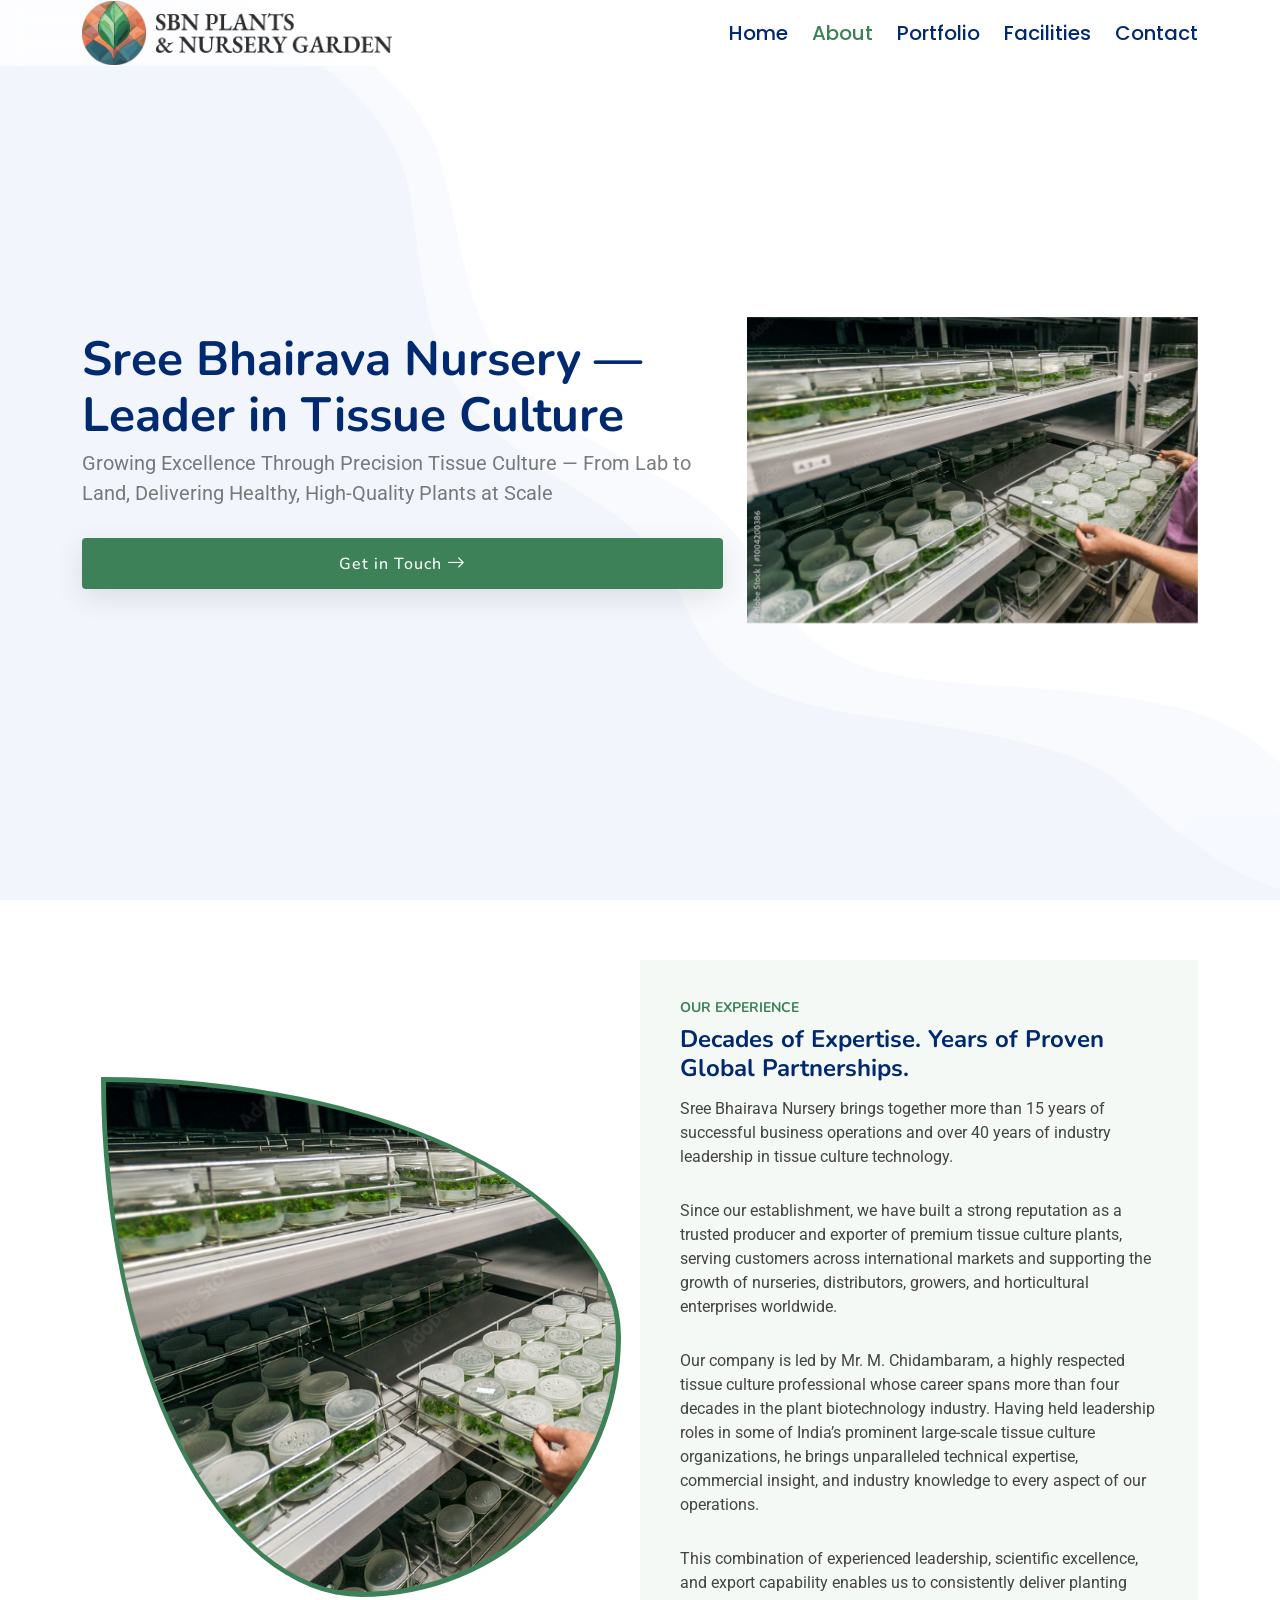
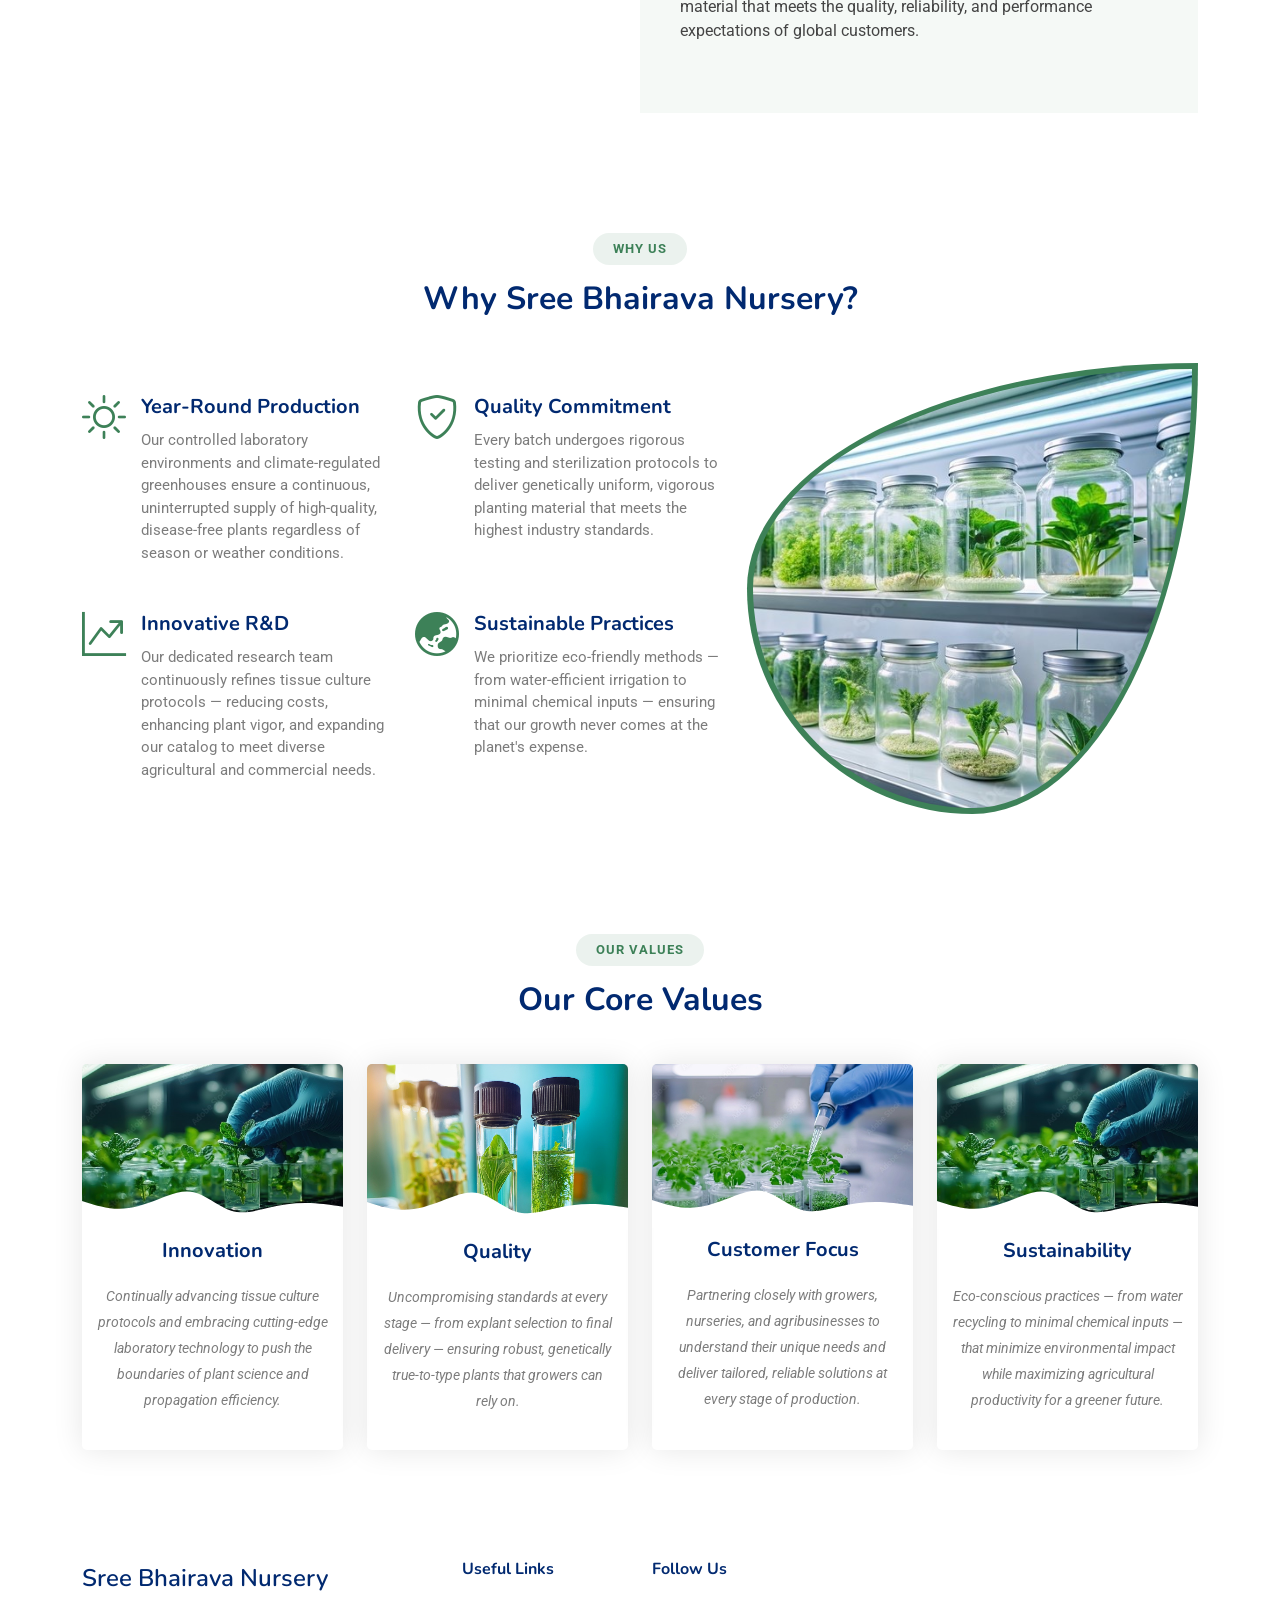
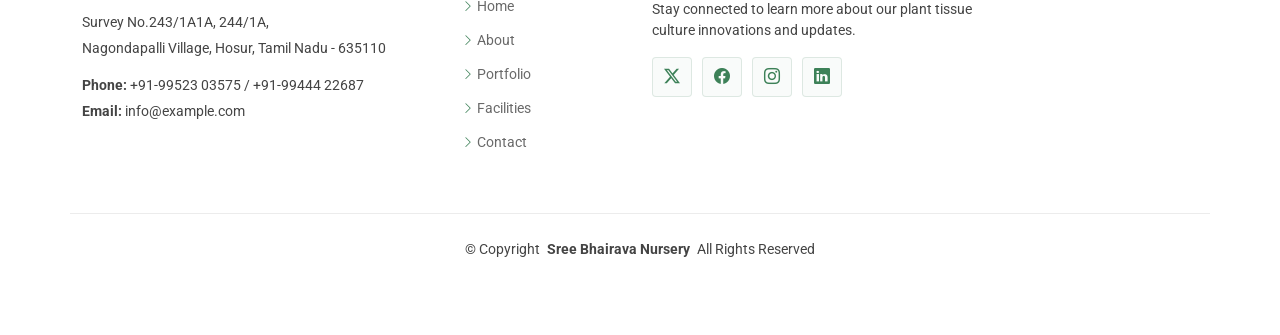
==== about.html @ 08e26c64 "about card ui" ====
<!DOCTYPE html>
<html lang="en">

<head>
  <meta charset="utf-8">
  <meta content="width=device-width, initial-scale=1.0" name="viewport">
  <title>About - Sree Bhairava Nursery</title>
  <meta name="description" content="">
  <meta name="keywords" content="">

  <!-- Favicons -->
  <link href="assets/img/favicon.png" rel="icon">
  <link href="assets/img/apple-touch-icon.png" rel="apple-touch-icon">

  <!-- Fonts -->
  <link href="https://fonts.googleapis.com" rel="preconnect">
  <link href="https://fonts.gstatic.com" rel="preconnect" crossorigin>
  <link href="https://fonts.googleapis.com/css2?family=Roboto:ital,wght@0,100;0,300;0,400;0,500;0,700;0,900;1,100;1,300;1,400;1,500;1,700;1,900&family=Poppins:ital,wght@0,100;0,200;0,300;0,400;0,500;0,600;0,700;0,800;0,900;1,100;1,200;1,300;1,400;1,500;1,600;1,700;1,800;1,900&family=Nunito:ital,wght@0,200;0,300;0,400;0,500;0,600;0,700;0,800;0,900;1,200;1,300;1,400;1,500;1,600;1,700;1,800;1,900&display=swap" rel="stylesheet">

  <!-- Vendor CSS Files -->
  <link href="assets/vendor/bootstrap/css/bootstrap.min.css" rel="stylesheet">
  <link href="assets/vendor/bootstrap-icons/bootstrap-icons.css" rel="stylesheet">
  <link href="assets/vendor/aos/aos.css" rel="stylesheet">
  <link href="assets/vendor/glightbox/css/glightbox.min.css" rel="stylesheet">
  <link href="assets/vendor/swiper/swiper-bundle.min.css" rel="stylesheet">

  <!-- Main CSS File -->
  <link href="assets/css/main.css" rel="stylesheet">

  <!-- Navbar CSS -->
  <link href="assets/css/navbar.css" rel="stylesheet">

</head>

<body class="about-page">

  <header id="header" class="header d-flex align-items-center fixed-top">
    <div class="container-fluid container-xl position-relative d-flex align-items-center">

      <a href="index.html" class="logo d-flex align-items-center me-auto">
        <img src="assets/img/logo.png" alt="Sree Bhairava Nursery" class="logo-icon">
        <img src="assets/img/logo_text.png" alt="" class="logo-text">
      </a>

      <nav id="navmenu" class="navmenu">
        <ul>
          <li><a href="index.html">Home</a></li>
          <li><a href="about.html" class="active">About</a></li>
          <li><a href="portfolio.html">Portfolio</a></li>
          <li><a href="facilities.html">Facilities</a></li>
          <li><a href="contact.html">Contact</a></li>
        </ul>
        <i class="mobile-nav-toggle d-xl-none bi bi-list"></i>
      </nav>

    </div>
  </header>

  <main class="main">

    <!-- Hero Section -->
    <section id="hero" class="hero section">
      <div class="container">
        <div class="row gy-4">
          <div class="col-lg-7 order-2 order-lg-1 d-flex flex-column justify-content-center">
            <h1 data-aos="fade-up">Sree Bhairava Nursery — Leader in Tissue Culture</h1>
            <p data-aos="fade-up" data-aos-delay="100">Growing Excellence Through Precision Tissue Culture — From Lab to Land, Delivering Healthy, High-Quality Plants at Scale</p>
            <div data-aos="fade-up" data-aos-delay="200">
              <a href="contact.html" class="btn-get-started">Get in Touch <i class="bi bi-arrow-right"></i></a>
            </div>
          </div>
          <div class="col-lg-5 order-1 order-lg-2 hero-img" data-aos="zoom-out">
            <img src="assets/img/about1.jpeg" class="img-fluid animated" alt="">
          </div>
        </div>
      </div>
    </section>


    <!-- Who We Are Section -->
    <section id="who-we-are" class="about section">

      <div class="container" data-aos="fade-up">
        <div class="row gx-0">

          <div class="col-lg-6 order-lg-2 d-flex flex-column justify-content-center" data-aos="fade-up" data-aos-delay="200">
            <div class="content">
              <h3>Our Experience</h3>
              <h2>Decades of Expertise. Years of Proven Global Partnerships.</h2>
              <p>
               Sree Bhairava Nursery brings together more than 15 years of successful business operations and over 40 years of industry leadership in tissue culture technology.
              </p>
              <p>
               Since our establishment, we have built a strong reputation as a trusted producer and exporter of premium tissue culture plants, serving customers across international markets and supporting the growth of nurseries, distributors, growers, and horticultural enterprises worldwide.
              </p>
              <p>
                Our company is led by Mr. M. Chidambaram, a highly respected tissue culture professional whose career spans more than four decades in the plant biotechnology industry. Having held leadership roles in some of India’s prominent large-scale tissue culture organizations, he brings unparalleled technical expertise, commercial insight, and industry knowledge to every aspect of our operations.
              </p>
              <p>
                This combination of experienced leadership, scientific excellence, and export capability enables us to consistently deliver planting material that meets the quality, reliability, and performance expectations of global customers.
              </p>
            </div>
          </div>

          <div class="col-lg-6 order-lg-1 d-flex align-items-center" data-aos="zoom-out" data-aos-delay="200">
            <div class="who-we-are-image-frame">
              <img src="assets/img/about1.jpeg" class="img-fluid" alt="">
            </div>
          </div>

        </div>
      </div>

    </section>

    <!-- Why Sree Bhairava Nursery Section -->
    <section id="why-us" class="alt-features section">

      <div class="container section-title" data-aos="fade-up">
        <h2>Why Us</h2>
        <p>Why Sree Bhairava Nursery?<br></p>
      </div>

      <div class="container">
        <div class="row gy-5">

          <div class="col-xl-7 d-flex order-2 order-xl-1" data-aos="fade-up" data-aos-delay="200">
            <div class="row align-self-center gy-5">

              <div class="col-md-6 icon-box">
                <i class="bi bi-sun"></i>
                <div>
                  <h4>Year-Round Production</h4>
                  <p>Our controlled laboratory environments and climate-regulated greenhouses ensure a continuous, uninterrupted supply of high-quality, disease-free plants regardless of season or weather conditions.</p>
                </div>
              </div>

              <div class="col-md-6 icon-box">
                <i class="bi bi-shield-check"></i>
                <div>
                  <h4>Quality Commitment</h4>
                  <p>Every batch undergoes rigorous testing and sterilization protocols to deliver genetically uniform, vigorous planting material that meets the highest industry standards.</p>
                </div>
              </div>

              <div class="col-md-6 icon-box">
                <i class="bi bi-graph-up-arrow"></i>
                <div>
                  <h4>Innovative R&D</h4>
                  <p>Our dedicated research team continuously refines tissue culture protocols — reducing costs, enhancing plant vigor, and expanding our catalog to meet diverse agricultural and commercial needs.</p>
                </div>
              </div>

              <div class="col-md-6 icon-box">
                <i class="bi bi-globe-asia-australia"></i>
                <div>
                  <h4>Sustainable Practices</h4>
                  <p>We prioritize eco-friendly methods — from water-efficient irrigation to minimal chemical inputs — ensuring that our growth never comes at the planet's expense.</p>
                </div>
              </div>

            </div>
          </div>

          <div class="col-xl-5 d-flex align-items-center order-1 order-xl-2" data-aos="fade-up" data-aos-delay="100">
            <div class="trust-image-frame">
              <img src="assets/img/features1.jpeg" class="img-fluid" alt="">
            </div>
          </div>

        </div>
      </div>

    </section>

    <!-- What We Offer Section -->
    <!-- <section id="what-we-offer" class="services section">

      <div class="container section-title" data-aos="fade-up">
        <h2>Our Offerings</h2>
        <p>What We Offer<br></p>
      </div>

      <div class="container">
        <div class="row gy-4">

          <div class="col-lg-4 col-md-6" data-aos="fade-up" data-aos-delay="100">
            <div class="service-item item-cyan position-relative">
              <i class="bi bi-box-seam icon"></i>
              <h3>Plant Propagation</h3>
              <p>High-volume tissue culture production of uniform, disease-free plants for commercial nurseries, farmers, and large-scale plantation projects.</p>
            </div>
          </div>

          <div class="col-lg-4 col-md-6" data-aos="fade-up" data-aos-delay="200">
            <div class="service-item item-orange position-relative">
              <i class="bi bi-flower1 icon"></i>
              <h3>Rare & Native Species</h3>
              <p>Conservation-driven propagation of rare, native, and ornamental plant varieties using advanced micropropagation and germplasm preservation techniques.</p>
            </div>
          </div>

          <div class="col-lg-4 col-md-6" data-aos="fade-up" data-aos-delay="300">
            <div class="service-item item-teal position-relative">
              <i class="bi bi-truck icon"></i>
              <h3>Contract Growing</h3>
              <p>Customized propagation programs tailored to client specifications — from lab-stage multiplication to greenhouse acclimatization and field-ready delivery.</p>
            </div>
          </div>

        </div>
      </div>

    </section> -->

    <!-- Our Core Values Section -->
    <section id="core-values" class="values team section">

      <div class="container section-title" data-aos="fade-up">
        <h2>Our Values</h2>
        <p>Our Core Values<br></p>
      </div>

      <div class="container">
        <div class="row gy-4">

          <div class="col-lg-3 col-md-6 d-flex align-items-stretch" data-aos="fade-up" data-aos-delay="100">
            <div class="team-member">
              <div class="member-img">
                <img src="assets/img/values-1.jpeg" class="img-fluid" alt="">
              </div>
              <div class="member-info">
                <h4>Innovation</h4>
                <p>Continually advancing tissue culture protocols and embracing cutting-edge laboratory technology to push the boundaries of plant science and propagation efficiency.</p>
              </div>
            </div>
          </div>

          <div class="col-lg-3 col-md-6 d-flex align-items-stretch" data-aos="fade-up" data-aos-delay="200">
            <div class="team-member">
              <div class="member-img">
                <img src="assets/img/values-2.jpeg" class="img-fluid" alt="">
              </div>
              <div class="member-info">
                <h4>Quality</h4>
                <p>Uncompromising standards at every stage — from explant selection to final delivery — ensuring robust, genetically true-to-type plants that growers can rely on.</p>
              </div>
            </div>
          </div>

          <div class="col-lg-3 col-md-6 d-flex align-items-stretch" data-aos="fade-up" data-aos-delay="300">
            <div class="team-member">
              <div class="member-img">
                <img src="assets/img/values-3.jpeg" class="img-fluid" alt="">
              </div>
              <div class="member-info">
                <h4>Customer Focus</h4>
                <p>Partnering closely with growers, nurseries, and agribusinesses to understand their unique needs and deliver tailored, reliable solutions at every stage of production.</p>
              </div>
            </div>
          </div>

          <div class="col-lg-3 col-md-6 d-flex align-items-stretch" data-aos="fade-up" data-aos-delay="400">
            <div class="team-member">
              <div class="member-img">
                <img src="assets/img/values-1.jpeg" class="img-fluid" alt="">
              </div>
              <div class="member-info">
                <h4>Sustainability</h4>
                <p>Eco-conscious practices — from water recycling to minimal chemical inputs — that minimize environmental impact while maximizing agricultural productivity for a greener future.</p>
              </div>
            </div>
          </div>

        </div>
      </div>

    </section>

  </main>

  <footer id="footer" class="footer">

    <div class="container footer-top">
      <div class="row gy-4">
        <div class="col-lg-4 col-md-6 footer-about">
          <a href="index.html" class="d-flex align-items-center">
            <span class="sitename">Sree Bhairava Nursery</span>
          </a>
          <div class="footer-contact pt-3">
                  <p>Survey No.243/1A1A, 244/1A,</p>
                  <p>Nagondapalli Village, Hosur, Tamil Nadu - 635110</p>
            <p class="mt-3"><strong>Phone:</strong> <span>+91-99523 03575 / +91-99444 22687</span></p>
            <p><strong>Email:</strong> <span>info@example.com</span></p>
          </div>
        </div>

        <div class="col-lg-2 col-md-3 footer-links">
          <h4>Useful Links</h4>
          <ul>
            <li><i class="bi bi-chevron-right"></i> <a href="index.html">Home</a></li>
            <li><i class="bi bi-chevron-right"></i> <a href="about.html">About</a></li>
            <li><i class="bi bi-chevron-right"></i> <a href="portfolio.html">Portfolio</a></li>
            <li><i class="bi bi-chevron-right"></i> <a href="facilities.html">Facilities</a></li>
            <li><i class="bi bi-chevron-right"></i> <a href="contact.html">Contact</a></li>
          </ul>
        </div>

        <!-- Our Services — hidden per requirement
        <div class="col-lg-2 col-md-3 footer-links">
          <h4>Our Services</h4>
          <ul>
            <li><i class="bi bi-chevron-right"></i> <a href="#">Plants Growth Room</a></li>
            <li><i class="bi bi-chevron-right"></i> <a href="#">Green House</a></li>
            <li><i class="bi bi-chevron-right"></i> <a href="#">Contract Production</a></li>
          </ul>
        </div>
        -->

        <div class="col-lg-4 col-md-12">
          <h4>Follow Us</h4>
          <p>Stay connected to learn more about our plant tissue culture innovations and updates.</p>
          <div class="social-links d-flex">
            <a href=""><i class="bi bi-twitter-x"></i></a>
            <a href=""><i class="bi bi-facebook"></i></a>
            <a href=""><i class="bi bi-instagram"></i></a>
            <a href=""><i class="bi bi-linkedin"></i></a>
          </div>
        </div>

      </div>
    </div>

    <div class="container copyright text-center mt-4">
      <p>&copy; <span>Copyright</span> <strong class="px-1 sitename">Sree Bhairava Nursery</strong> <span>All Rights Reserved</span></p>
    </div>

  </footer>

  <!-- Scroll Top -->
  <a href="#" id="scroll-top" class="scroll-top d-flex align-items-center justify-content-center"><i class="bi bi-arrow-up-short"></i></a>

  <!-- Vendor JS Files -->
  <script src="assets/vendor/bootstrap/js/bootstrap.bundle.min.js"></script>
  <script src="assets/vendor/php-email-form/validate.js"></script>
  <script src="assets/vendor/aos/aos.js"></script>
  <script src="assets/vendor/glightbox/js/glightbox.min.js"></script>
  <script src="assets/vendor/purecounter/purecounter_vanilla.js"></script>
  <script src="assets/vendor/imagesloaded/imagesloaded.pkgd.min.js"></script>
  <script src="assets/vendor/isotope-layout/isotope.pkgd.min.js"></script>
  <script src="assets/vendor/swiper/swiper-bundle.min.js"></script>

  <!-- Main JS File -->
  <script src="assets/js/main.js"></script>

</body>

</html>
---- assets/css/main.css ----
/* Fonts */
:root {
  --default-font: "Roboto",  system-ui, -apple-system, "Segoe UI", Roboto, "Helvetica Neue", Arial, "Noto Sans", "Liberation Sans", sans-serif, "Apple Color Emoji", "Segoe UI Emoji", "Segoe UI Symbol", "Noto Color Emoji";
  --heading-font: "Nunito",  sans-serif;
  --nav-font: "Poppins",  sans-serif;
}

/* Global Colors - The following color variables are used throughout the website. Updating them here will change the color scheme of the entire website */
:root { 
  --background-color: #ffffff; /* Background color for the entire website, including individual sections */
  --default-color: #444444; /* Default color used for the majority of the text content across the entire website */
  --heading-color: #012970; /* Color for headings, subheadings and title throughout the website */
  /* --accent-color: #e56b4b; /* Accent color that represents your brand on the website. It's used for buttons, links, and other elements that need to stand out */
  --accent-color: #3d8158; 
  --surface-color: #ffffff; /* The surface color is used as a background of boxed elements within sections, such as cards, icon boxes, or other elements that require a visual separation from the global background. */
  --contrast-color: #ffffff; /* Contrast color for text, ensuring readability against backgrounds of accent, heading, or default colors. */
}

/* Nav Menu Colors - The following color variables are used specifically for the navigation menu. They are separate from the global colors to allow for more customization options */
:root {
  --nav-color: #012970;
  /* --nav-hover-color: #e56b4b; */
  --nav-hover-color: #3d8158;
  --nav-mobile-background-color: #ffffff; /* Used as the background color for mobile navigation menu */
  --nav-dropdown-background-color: #ffffff; /* Used as the background color for dropdown items that appear when hovering over primary navigation items */
  --nav-dropdown-color: #212529; /* Used for navigation links of the dropdown items in the navigation menu. */
  --nav-dropdown-hover-color: #3d8158; /* Similar to --nav-hover-color, this color is applied to dropdown navigation links when they are hovered over. */
}

/* Color Presets - These classes override global colors when applied to any section or element, providing reuse of the sam color scheme. */

.light-background {
  --background-color: #f9f9f9;
  --surface-color: #ffffff;
}

.dark-background {
  --background-color: #060606;
  --default-color: #ffffff;
  --heading-color: #ffffff;
  --surface-color: #252525;
  --contrast-color: #ffffff;
}

/* Smooth scroll */
:root {
  scroll-behavior: smooth;
}

/*--------------------------------------------------------------
# General Styling & Shared Classes
--------------------------------------------------------------*/
body {
  color: var(--default-color);
  background-color: var(--background-color);
  font-family: var(--default-font);
}

a {
  color: var(--accent-color);
  text-decoration: none;
  transition: 0.3s;
}

a:hover {
  color: color-mix(in srgb, var(--accent-color), transparent 25%);
  text-decoration: none;
}

h1,
h2,
h3,
h4,
h5,
h6 {
  color: var(--heading-color);
  font-family: var(--heading-font);
}

/* PHP Email Form Messages
------------------------------*/
.php-email-form .error-message {
  display: none;
  background: #df1529;
  color: #ffffff;
  text-align: left;
  padding: 15px;
  margin-bottom: 24px;
  font-weight: 600;
}

.php-email-form .sent-message {
  display: none;
  color: #ffffff;
  background: #059652;
  text-align: center;
  padding: 15px;
  margin-bottom: 24px;
  font-weight: 600;
}

.php-email-form .loading {
  display: none;
  background: var(--surface-color);
  text-align: center;
  padding: 15px;
  margin-bottom: 24px;
}

.php-email-form .loading:before {
  content: "";
  display: inline-block;
  border-radius: 50%;
  width: 24px;
  height: 24px;
  margin: 0 10px -6px 0;
  border: 3px solid var(--accent-color);
  border-top-color: var(--surface-color);
  animation: php-email-form-loading 1s linear infinite;
}

@keyframes php-email-form-loading {
  0% {
    transform: rotate(0deg);
  }

  100% {
    transform: rotate(360deg);
  }
}

/*--------------------------------------------------------------
# Global Header
--------------------------------------------------------------*/
.header {
  color: var(--default-color);
  background-color: var(--background-color);
  padding: 20px 0;
  transition: all 0.5s;
  z-index: 997;
}

.header .logo {
  line-height: 1;
  gap: 10px;
}

.header .logo .logo-icon {
  max-height: 64px;
}

.header .logo .logo-text {
  max-height: 40px;
}

.header .btn-getstarted,
.header .btn-getstarted:focus {
  color: var(--contrast-color);
  background: var(--accent-color);
  font-size: 15px;
  padding: 8px 25px;
  margin: 0 0 0 30px;
  border-radius: 4px;
  transition: 0.3s;
  font-weight: 500;
}

.header .btn-getstarted:hover,
.header .btn-getstarted:focus:hover {
  color: var(--contrast-color);
  background: color-mix(in srgb, var(--accent-color), transparent 15%);
}

@media (max-width: 1200px) {
  .header .logo {
    order: 1;
  }

  .header .btn-getstarted {
    order: 2;
    margin: 0 15px 0 0;
    padding: 6px 15px;
  }

  .header .navmenu {
    order: 3;
  }
}

.scrolled .header {
  box-shadow: 0px 0 18px rgba(0, 0, 0, 0.1);
}

/* Index Page Header
------------------------------*/
.index-page .header {
  --background-color: rgba(255, 255, 255, 0);
}

/* Index Page Header on Scroll
------------------------------*/
.index-page.scrolled .header {
  --background-color: #ffffff;
}

/*--------------------------------------------------------------
# Navigation Menu
--------------------------------------------------------------*/
/* Navmenu - Desktop */
@media (min-width: 1200px) {
  .navmenu {
    padding: 0;
  }

  .navmenu ul {
    margin: 0;
    padding: 0;
    display: flex;
    list-style: none;
    align-items: center;
  }

  .navmenu li {
    position: relative;
  }

  .navmenu a,
  .navmenu a:focus {
    color: var(--nav-color);
    padding: 18px 12px;
    font-size: 20px;
    font-family: var(--nav-font);
    font-weight: 500;
    display: flex;
    align-items: center;
    justify-content: space-between;
    white-space: nowrap;
    transition: 0.3s;
  }

  .navmenu a i,
  .navmenu a:focus i {
    font-size: 12px;
    line-height: 0;
    margin-left: 5px;
    transition: 0.3s;
  }

  .navmenu li:last-child a {
    padding-right: 0;
  }

  .navmenu li:hover>a,
  .navmenu .active,
  .navmenu .active:focus {
    color: var(--nav-hover-color);
  }

  .navmenu .dropdown ul {
    margin: 0;
    padding: 10px 0;
    background: var(--nav-dropdown-background-color);
    display: block;
    position: absolute;
    visibility: hidden;
    left: 14px;
    top: 130%;
    opacity: 0;
    transition: 0.3s;
    border-radius: 4px;
    z-index: 99;
    box-shadow: 0px 0px 30px rgba(0, 0, 0, 0.1);
  }

  .navmenu .dropdown ul li {
    min-width: 200px;
  }

  .navmenu .dropdown ul a {
    padding: 10px 20px;
    font-size: 15px;
    text-transform: none;
    color: var(--nav-dropdown-color);
  }

  .navmenu .dropdown ul a i {
    font-size: 12px;
  }

  .navmenu .dropdown ul a:hover,
  .navmenu .dropdown ul .active:hover,
  .navmenu .dropdown ul li:hover>a {
    color: var(--nav-dropdown-hover-color);
  }

  .navmenu .dropdown:hover>ul {
    opacity: 1;
    top: 100%;
    visibility: visible;
  }

  .navmenu .dropdown .dropdown ul {
    top: 0;
    left: -90%;
    visibility: hidden;
  }

  .navmenu .dropdown .dropdown:hover>ul {
    opacity: 1;
    top: 0;
    left: -100%;
    visibility: visible;
  }
}

/* Navmenu - Mobile */
@media (max-width: 1199px) {
  .mobile-nav-toggle {
    color: var(--nav-color);
    font-size: 28px;
    line-height: 0;
    margin-right: 10px;
    cursor: pointer;
    transition: color 0.3s;
  }

  .navmenu {
    padding: 0;
    z-index: 9997;
  }

  .navmenu ul {
    display: none;
    list-style: none;
    position: absolute;
    inset: 60px 20px 20px 20px;
    padding: 10px 0;
    margin: 0;
    border-radius: 6px;
    background-color: var(--nav-mobile-background-color);
    overflow-y: auto;
    transition: 0.3s;
    z-index: 9998;
    box-shadow: 0px 0px 30px rgba(0, 0, 0, 0.1);
  }

  .navmenu a,
  .navmenu a:focus {
    color: var(--nav-dropdown-color);
    padding: 10px 20px;
    font-family: var(--nav-font);
    font-size: 17px;
    font-weight: 500;
    display: flex;
    align-items: center;
    justify-content: space-between;
    white-space: nowrap;
    transition: 0.3s;
  }

  .navmenu a i,
  .navmenu a:focus i {
    font-size: 12px;
    line-height: 0;
    margin-left: 5px;
    width: 30px;
    height: 30px;
    display: flex;
    align-items: center;
    justify-content: center;
    border-radius: 50%;
    transition: 0.3s;
    background-color: color-mix(in srgb, var(--accent-color), transparent 90%);
  }

  .navmenu a i:hover,
  .navmenu a:focus i:hover {
    background-color: var(--accent-color);
    color: var(--contrast-color);
  }

  .navmenu a:hover,
  .navmenu .active,
  .navmenu .active:focus {
    color: var(--nav-dropdown-hover-color);
  }

  .navmenu .active i,
  .navmenu .active:focus i {
    background-color: var(--accent-color);
    color: var(--contrast-color);
    transform: rotate(180deg);
  }

  .navmenu .dropdown ul {
    position: static;
    display: none;
    z-index: 99;
    padding: 10px 0;
    margin: 10px 20px;
    background-color: var(--nav-dropdown-background-color);
    border: 1px solid color-mix(in srgb, var(--default-color), transparent 90%);
    box-shadow: none;
    transition: all 0.5s ease-in-out;
  }

  .navmenu .dropdown ul ul {
    background-color: rgba(33, 37, 41, 0.1);
  }

  .navmenu .dropdown>.dropdown-active {
    display: block;
    background-color: rgba(33, 37, 41, 0.03);
  }

  .mobile-nav-active {
    overflow: hidden;
  }

  .mobile-nav-active .mobile-nav-toggle {
    color: #fff;
    position: absolute;
    font-size: 32px;
    top: 15px;
    right: 15px;
    margin-right: 0;
    z-index: 9999;
  }

  .mobile-nav-active .navmenu {
    position: fixed;
    overflow: hidden;
    inset: 0;
    background: rgba(33, 37, 41, 0.8);
    transition: 0.3s;
  }

  .mobile-nav-active .navmenu>ul {
    display: block;
  }
}

/* Listing Dropdown - Desktop */
@media (min-width: 1200px) {
  .navmenu .listing-dropdown {
    position: static;
  }

  .navmenu .listing-dropdown ul {
    margin: 0;
    padding: 10px;
    background: var(--nav-dropdown-background-color);
    box-shadow: 0px 0px 20px rgba(0, 0, 0, 0.1);
    position: absolute;
    top: 130%;
    left: 0;
    right: 0;
    visibility: hidden;
    opacity: 0;
    display: flex;
    transition: 0.3s;
    border-radius: 4px;
    z-index: 99;
  }

  .navmenu .listing-dropdown ul li {
    flex: 1;
  }

  .navmenu .listing-dropdown ul li a,
  .navmenu .listing-dropdown ul li:hover>a {
    padding: 10px 20px;
    font-size: 15px;
    color: var(--nav-dropdown-color);
    background-color: var(--nav-dropdown-background-color);
  }

  .navmenu .listing-dropdown ul li a:hover,
  .navmenu .listing-dropdown ul li .active,
  .navmenu .listing-dropdown ul li .active:hover {
    color: var(--nav-dropdown-hover-color);
    background-color: var(--nav-dropdown-background-color);
  }

  .navmenu .listing-dropdown:hover>ul {
    opacity: 1;
    top: 100%;
    visibility: visible;
  }
}

/* Listing Dropdown - Mobile */
@media (max-width: 1199px) {
  .navmenu .listing-dropdown ul {
    position: static;
    display: none;
    z-index: 99;
    padding: 10px 0;
    margin: 10px 20px;
    background-color: var(--nav-dropdown-background-color);
    border: 1px solid color-mix(in srgb, var(--default-color), transparent 90%);
    box-shadow: none;
    transition: all 0.5s ease-in-out;
  }

  .navmenu .listing-dropdown ul ul {
    background-color: rgba(33, 37, 41, 0.1);
  }

  .navmenu .listing-dropdown>.dropdown-active {
    display: block;
    background-color: rgba(33, 37, 41, 0.03);
  }
}

/*--------------------------------------------------------------
# Global Footer
--------------------------------------------------------------*/
.footer {
  color: var(--default-color);
  background-color: var(--background-color);
  font-size: 14px;
  padding-bottom: 50px;
  position: relative;
}

.footer .footer-newsletter {
  background-color: color-mix(in srgb, var(--accent-color), transparent 97%);
  border-top: 1px solid color-mix(in srgb, var(--accent-color), transparent 85%);
  border-bottom: 1px solid color-mix(in srgb, var(--accent-color), transparent 85%);
  padding: 50px 0;
}

.footer .footer-newsletter h4 {
  font-size: 24px;
}

.footer .footer-newsletter .newsletter-form {
  margin-top: 30px;
  margin-bottom: 15px;
  padding: 6px 8px;
  position: relative;
  background-color: color-mix(in srgb, var(--background-color), transparent 50%);
  border: 1px solid color-mix(in srgb, var(--default-color), transparent 90%);
  box-shadow: 0px 2px 25px rgba(0, 0, 0, 0.1);
  display: flex;
  transition: 0.3s;
  border-radius: 4px;
}

.footer .footer-newsletter .newsletter-form:focus-within {
  border-color: var(--accent-color);
}

.footer .footer-newsletter .newsletter-form input[type=email] {
  border: 0;
  padding: 4px;
  width: 100%;
  background-color: color-mix(in srgb, var(--background-color), transparent 50%);
  color: var(--default-color);
}

.footer .footer-newsletter .newsletter-form input[type=email]:focus-visible {
  outline: none;
}

.footer .footer-newsletter .newsletter-form input[type=submit] {
  border: 0;
  font-size: 16px;
  padding: 0 20px;
  margin: -7px -8px -7px 0;
  background: var(--accent-color);
  color: var(--contrast-color);
  transition: 0.3s;
  border-radius: 0 4px 4px 0;
}

.footer .footer-newsletter .newsletter-form input[type=submit]:hover {
  background: color-mix(in srgb, var(--accent-color), transparent 20%);
}

.footer .footer-top {
  padding-top: 50px;
}

.footer .social-links a {
  display: flex;
  align-items: center;
  justify-content: center;
  width: 40px;
  height: 40px;
  border-radius: 4px;
  background-color: color-mix(in srgb, var(--accent-color), transparent 97%);
  border: 1px solid color-mix(in srgb, var(--accent-color), transparent 85%);
  font-size: 16px;
  color: var(--accent-color);
  margin-right: 10px;
  transition: 0.3s;
}

.footer .social-links a:hover {
  color: var(--contrast-color);
  background-color: var(--accent-color);
}

.footer h4 {
  font-size: 16px;
  font-weight: bold;
  position: relative;
  padding-bottom: 12px;
}

.footer .footer-links {
  margin-bottom: 30px;
}

.footer .footer-links ul {
  list-style: none;
  padding: 0;
  margin: 0;
}

.footer .footer-links ul i {
  margin-right: 3px;
  font-size: 12px;
  line-height: 0;
  color: var(--accent-color);
}

.footer .footer-links ul li {
  padding: 10px 0;
  display: flex;
  align-items: center;
}

.footer .footer-links ul li:first-child {
  padding-top: 0;
}

.footer .footer-links ul a {
  display: inline-block;
  color: color-mix(in srgb, var(--default-color), transparent 20%);
  line-height: 1;
}

.footer .footer-links ul a:hover {
  color: var(--accent-color);
}

.footer .footer-about a {
  color: var(--heading-color);
  font-size: 24px;
  font-weight: 600;
  font-family: var(--heading-font);
}

.footer .footer-contact p {
  margin-bottom: 5px;
}

.footer .copyright {
  padding-top: 25px;
  padding-bottom: 25px;
  border-top: 1px solid color-mix(in srgb, var(--default-color), transparent 90%);
}

.footer .copyright p {
  margin-bottom: 0;
}

.footer .credits {
  margin-top: 6px;
  font-size: 13px;
}

/*--------------------------------------------------------------
# Scroll Top Button
--------------------------------------------------------------*/
.scroll-top {
  position: fixed;
  visibility: hidden;
  opacity: 0;
  right: 15px;
  bottom: 15px;
  z-index: 99999;
  background-color: var(--accent-color);
  width: 40px;
  height: 40px;
  border-radius: 4px;
  transition: all 0.4s;
}

.scroll-top i {
  font-size: 24px;
  color: var(--contrast-color);
  line-height: 0;
}

.scroll-top:hover {
  background-color: color-mix(in srgb, var(--accent-color), transparent 20%);
  color: var(--contrast-color);
}

.scroll-top.active {
  visibility: visible;
  opacity: 1;
}

/*--------------------------------------------------------------
# Disable aos animation delay on mobile devices
--------------------------------------------------------------*/
@media screen and (max-width: 768px) {
  [data-aos-delay] {
    transition-delay: 0 !important;
  }
}

/*--------------------------------------------------------------
# Global Page Titles & Breadcrumbs
--------------------------------------------------------------*/
.page-title {
  color: var(--default-color);
  background-color: var(--background-color);
  position: relative;
}

.page-title .heading {
  padding: 80px 0;
  border-top: 1px solid color-mix(in srgb, var(--default-color), transparent 90%);
}

.page-title .heading h1 {
  font-size: 38px;
  font-weight: 700;
}

.page-title nav {
  background-color: color-mix(in srgb, var(--default-color), transparent 95%);
  padding: 20px 0;
}

.page-title nav ol {
  display: flex;
  flex-wrap: wrap;
  list-style: none;
  margin: 0;
  font-size: 16px;
  font-weight: 600;
}

.page-title nav ol li+li {
  padding-left: 10px;
}

.page-title nav ol li+li::before {
  content: "/";
  display: inline-block;
  padding-right: 10px;
  color: color-mix(in srgb, var(--default-color), transparent 70%);
}

/*--------------------------------------------------------------
# Global Sections
--------------------------------------------------------------*/
section,
.section {
  color: var(--default-color);
  background-color: var(--background-color);
  padding: 60px 0;
  scroll-margin-top: 98px;
  overflow: clip;
}

@media (max-width: 1199px) {

  section,
  .section {
    scroll-margin-top: 56px;
  }
}

/*--------------------------------------------------------------
# Global Section Titles
--------------------------------------------------------------*/
.section-title {
  text-align: center;
  padding-bottom: 40px;
  position: relative;
}

.section-title h2 {
  font-size: 13px;
  letter-spacing: 1px;
  font-weight: 700;
  padding: 8px 20px;
  margin: 0;
  background: color-mix(in srgb, var(--accent-color), transparent 90%);
  color: var(--accent-color);
  display: inline-block;
  text-transform: uppercase;
  border-radius: 50px;
  font-family: var(--default-font);
}

.section-title p {
  color: var(--heading-color);
  margin: 10px 0 0 0;
  font-size: 32px;
  font-weight: 700;
  font-family: var(--heading-font);
}

.section-title p .description-title {
  color: var(--accent-color);
}

/*--------------------------------------------------------------
# Hero Section
--------------------------------------------------------------*/
.hero {
  width: 100%;
  min-height: 100vh;
  position: relative;
  padding: 80px 0 60px 0;
  display: flex;
  align-items: center;
  background: url(../img/hero-bg.png) top center no-repeat;
  background-size: cover;
}

.hero h1 {
  margin: 0;
  font-size: 48px;
  font-weight: 700;
  line-height: 56px;
}

.hero p {
  color: color-mix(in srgb, var(--default-color), transparent 30%);
  margin: 5px 0 30px 0;
  font-size: 20px;
  font-weight: 400;
}

.hero .btn-get-started {
  color: var(--contrast-color);
  background: var(--accent-color);
  font-family: var(--heading-font);
  font-weight: 500;
  font-size: 16px;
  letter-spacing: 1px;
  display: flex;
  align-items: center;
  justify-content: center;
  padding: 12px 40px;
  border-radius: 4px;
  transition: 0.5s;
  box-shadow: 0 8px 28px rgba(0, 0, 0, 0.1);
}

.hero .btn-get-started i {
  margin-left: 5px;
  font-size: 18px;
  transition: 0.3s;
}

.hero .btn-get-started:hover {
  color: var(--contrast-color);
  background: color-mix(in srgb, var(--accent-color), transparent 15%);
  box-shadow: 0 8px 28px rgba(0, 0, 0, 0.1);
}

.hero .btn-get-started:hover i {
  transform: translateX(5px);
}

.hero .btn-watch-video {
  font-size: 16px;
  transition: 0.5s;
  color: var(--default-color);
  font-weight: 600;
}

.hero .btn-watch-video i {
  color: var(--accent-color);
  font-size: 32px;
  transition: 0.3s;
  line-height: 0;
  margin-right: 8px;
}

.hero .btn-watch-video:hover {
  color: var(--accent-color);
}

.hero .btn-watch-video:hover i {
  color: color-mix(in srgb, var(--accent-color), transparent 15%);
}

.hero .animated {
  animation: up-down 2s ease-in-out infinite alternate-reverse both;
}

@media (max-width: 640px) {
  .hero h1 {
    font-size: 28px;
    line-height: 36px;
  }

  .hero p {
    font-size: 18px;
    line-height: 24px;
    margin-bottom: 30px;
  }
}

@keyframes up-down {
  0% {
    transform: translateY(10px);
  }

  100% {
    transform: translateY(-10px);
  }
}

/*--------------------------------------------------------------
# About Section
--------------------------------------------------------------*/
.about .content {
  background-color: color-mix(in srgb, var(--accent-color), transparent 95%);
  padding: 40px;
}

.about .content h3 {
  font-size: 14px;
  font-weight: 700;
  color: var(--accent-color);
  text-transform: uppercase;
}

.about .content h2 {
  font-size: 24px;
  font-weight: 700;
}

.about .content p {
  margin: 15px 0 30px 0;
  line-height: 24px;
}

.about .content .btn-read-more {
  color: var(--contrast-color);
  background: var(--accent-color);
  line-height: 0;
  padding: 15px 40px;
  border-radius: 4px;
  transition: 0.5s;
  box-shadow: 0px 5px 25px rgba(0, 0, 0, 0.1);
}

.about .content .btn-read-more span {
  font-family: var(--default-font);
  font-weight: 600;
  font-size: 16px;
  letter-spacing: 1px;
}

.about .content .btn-read-more i {
  margin-left: 5px;
  font-size: 18px;
  transition: 0.3s;
}

.about .content .btn-read-more:hover i {
  transform: translateX(5px);
}

.who-we-are-image-frame {
  width: 100%;
  max-width: 520px;
  aspect-ratio: 1 / 1;
  padding: 5px;
  background: var(--accent-color);
  border-radius: 0% 100% 50% 50% / 0% 50% 50% 100%  ;
  overflow: hidden;
  margin: 0 auto;
}

.who-we-are-image-frame img {
  width: 100%;
  height: 100%;
  object-fit: cover;
  border-radius: inherit;
}

.trust-image-frame {
  width: 100%;
  max-width: 520px;
  aspect-ratio: 1 / 1;
  padding: 6px;
  background: var(--accent-color);
  border-radius: 100% 0% 50% 50% / 50% 0% 100% 50%  ;
  overflow: hidden;
  margin: 0 auto;
}

.trust-image-frame img {
  width: 100%;
  height: 100%;
  object-fit: cover;
  border-radius: inherit;
}

.values.team .team-member {
  width: 100%;
  height: 100%;
}

/*--------------------------------------------------------------
# Values Section
--------------------------------------------------------------*/
.values .card {
  background-color: var(--surface-color);
  color: var(--default-color);
  padding: 30px;
  box-shadow: 0px 0 10px rgba(0, 0, 0, 0.1);
  text-align: center;
  transition: 0.3s;
  height: 100%;
  border: 0;
}

.values .card img {
  padding: 30px 50px;
  transition: 0.5s;
  transform: scale(1.1);
}

.values .card h3 {
  font-size: 24px;
  font-weight: 700;
  margin-bottom: 18px;
}

.values .card:hover {
  box-shadow: 0px 0 30px rgba(0, 0, 0, 0.1);
}

.values .card:hover img {
  transform: scale(1);
}

/*--------------------------------------------------------------
# Stats Section
--------------------------------------------------------------*/
.stats .stats-item {
  background-color: var(--surface-color);
  box-shadow: 0px 0 30px rgba(0, 0, 0, 0.1);
  padding: 30px;
}

.stats .stats-item i {
  color: var(--accent-color);
  font-size: 42px;
  line-height: 0;
  margin-right: 20px;
}

.stats .stats-item span {
  color: var(--heading-color);
  font-size: 36px;
  display: block;
  font-weight: 600;
}

.stats .stats-item p {
  padding: 0;
  margin: 0;
  font-family: var(--heading-font);
  font-size: 16px;
}

/*--------------------------------------------------------------
# Features Section
--------------------------------------------------------------*/
.features .feature-box {
  padding: 24px 20px;
  box-shadow: 0px 0 30px rgba(0, 0, 0, 0.1);
  transition: 0.3s;
  height: 100%;
}

.features .feature-box h3 {
  font-size: 18px;
  font-weight: 700;
  margin: 0;
}

.features .feature-box i {
  background: color-mix(in srgb, var(--accent-color), transparent 92%);
  color: var(--accent-color);
  line-height: 0;
  padding: 4px;
  margin-right: 10px;
  font-size: 24px;
  border-radius: 3px;
  transition: 0.3s;
}

.features .feature-box:hover i {
  background: var(--accent-color);
  color: var(--contrast-color);
}

/*--------------------------------------------------------------
# Alt Features Section
--------------------------------------------------------------*/
.alt-features .icon-box {
  display: flex;
}

.alt-features .icon-box h4 {
  font-size: 20px;
  font-weight: 700;
  margin: 0 0 10px 0;
}

.alt-features .icon-box i {
  font-size: 44px;
  line-height: 44px;
  color: var(--accent-color);
  margin-right: 15px;
}

.alt-features .icon-box p {
  font-size: 15px;
  color: color-mix(in srgb, var(--default-color), transparent 30%);
  margin-bottom: 0;
}

/*--------------------------------------------------------------
# Services Section
--------------------------------------------------------------*/
.services .service-item {
  background-color: var(--surface-color);
  box-shadow: 0px 0 30px rgba(0, 0, 0, 0.1);
  height: 100%;
  padding: 60px 30px;
  text-align: justify;
  transition: 0.3s;
  border-radius: 5px;
}

.services .service-item .icon {
  font-size: 36px;
  padding: 20px 20px;
  border-radius: 4px;
  position: relative;
  margin-bottom: 25px;
  display: inline-block;
  line-height: 0;
  transition: 0.3s;
}

.services .service-item h3 {
  font-size: 24px;
  font-weight: 700;
}

.services .service-item .read-more {
  display: inline-flex;
  align-items: center;
  justify-content: center;
  font-weight: 600;
  font-size: 16px;
  padding: 8px 20px;
}

.services .service-item .read-more i {
  line-height: 0;
  margin-left: 5px;
  font-size: 18px;
}

.services .service-item.item-cyan {
  border-bottom: 3px solid #0dcaf0;
}

.services .service-item.item-cyan .icon {
  color: #0dcaf0;
  background: rgba(13, 202, 240, 0.1);
}

.services .service-item.item-cyan .read-more {
  color: #0dcaf0;
}

.services .service-item.item-cyan:hover {
  background: #0dcaf0;
}

.services .service-item.item-orange {
  border-bottom: 3px solid #fd7e14;
}

.services .service-item.item-orange .icon {
  color: #fd7e14;
  background: rgba(253, 126, 20, 0.1);
}

.services .service-item.item-orange .read-more {
  color: #fd7e14;
}

.services .service-item.item-orange:hover {
  background: #fd7e14;
}

.services .service-item.item-teal {
  border-bottom: 3px solid #20c997;
}

.services .service-item.item-teal .icon {
  color: #20c997;
  background: rgba(32, 201, 151, 0.1);
}

.services .service-item.item-teal .read-more {
  color: #20c997;
}

.services .service-item.item-teal:hover {
  background: #20c997;
}

.services .service-item.item-red {
  border-bottom: 3px solid #df1529;
}

.services .service-item.item-red .icon {
  color: #df1529;
  background: rgba(223, 21, 4, 0.1);
}

.services .service-item.item-red .read-more {
  color: #df1529;
}

.services .service-item.item-red:hover {
  background: #df1529;
}

.services .service-item.item-indigo {
  border-bottom: 3px solid #6610f2;
}

.services .service-item.item-indigo .icon {
  color: #6610f2;
  background: rgba(102, 16, 242, 0.1);
}

.services .service-item.item-indigo .read-more {
  color: #6610f2;
}

.services .service-item.item-indigo:hover {
  background: #6610f2;
}

.services .service-item.item-pink {
  border-bottom: 3px solid #f3268c;
}

.services .service-item.item-pink .icon {
  color: #f3268c;
  background: rgba(243, 38, 140, 0.1);
}

.services .service-item.item-pink .read-more {
  color: #f3268c;
}

.services .service-item.item-pink:hover {
  background: #f3268c;
}

.services .service-item:hover h3,
.services .service-item:hover p,
.services .service-item:hover .read-more {
  color: #fff;
}

.services .service-item:hover .icon {
  background: #fff;
}

/*--------------------------------------------------------------
# Pricing Section
--------------------------------------------------------------*/
.pricing .pricing-tem {
  background-color: var(--surface-color);
  box-shadow: 0px 0 30px rgba(0, 0, 0, 0.1);
  padding: 40px 20px;
  text-align: center;
  border-radius: 4px;
  position: relative;
  overflow: hidden;
  transition: 0.3s;
  height: 100%;
}

@media (min-width: 1200px) {
  .pricing .pricing-tem:hover {
    transform: scale(1.1);
    box-shadow: 0px 0 30px rgba(0, 0, 0, 0.1);
  }
}

.pricing h3 {
  font-weight: 700;
  font-size: 18px;
  margin-bottom: 15px;
}

.pricing .price {
  font-size: 36px;
  color: var(--heading-color);
  font-weight: 600;
  font-family: var(--heading-font);
}

.pricing .price sup {
  font-size: 20px;
  top: -15px;
  left: -3px;
}

.pricing .price span {
  color: color-mix(in srgb, var(--default-color), transparent 50%);
  font-size: 16px;
  font-weight: 300;
}

.pricing .icon {
  padding: 20px 0;
}

.pricing .icon i {
  font-size: 48px;
}

.pricing ul {
  padding: 0;
  list-style: none;
  color: var(--default-color);
  text-align: center;
  line-height: 26px;
  font-size: 16px;
  margin-bottom: 25px;
}

.pricing ul li {
  padding-bottom: 10px;
}

.pricing ul .na {
  color: color-mix(in srgb, var(--default-color), transparent 70%);
  text-decoration: line-through;
}

.pricing .btn-buy {
  display: inline-block;
  padding: 8px 40px 10px 40px;
  border-radius: 50px;
  color: var(--accent-color);
  transition: none;
  font-size: 16px;
  font-weight: 400;
  font-family: var(--heading-font);
  font-weight: 600;
  transition: 0.3s;
  border: 1px solid var(--accent-color);
}

.pricing .btn-buy:hover {
  background: var(--accent-color);
  color: var(--contrast-color);
}

.pricing .featured {
  width: 200px;
  position: absolute;
  top: 18px;
  right: -68px;
  transform: rotate(45deg);
  z-index: 1;
  font-size: 14px;
  padding: 1px 0 3px 0;
  background: var(--accent-color);
  color: var(--contrast-color);
}

/*--------------------------------------------------------------
# Faq Section
--------------------------------------------------------------*/
.faq .faq-container .faq-item {
  position: relative;
  padding: 20px 0;
  border-bottom: 1px solid color-mix(in srgb, var(--default-color), transparent 85%);
  overflow: hidden;
}

.faq .faq-container .faq-item:last-child {
  margin-bottom: 0;
}

.faq .faq-container .faq-item h3 {
  font-weight: 600;
  font-size: 16px;
  line-height: 24px;
  margin: 0 30px 0 0;
  transition: 0.3s;
  cursor: pointer;
  display: flex;
  align-items: center;
}

.faq .faq-container .faq-item h3 .num {
  color: var(--accent-color);
  padding-right: 5px;
}

.faq .faq-container .faq-item h3:hover {
  color: var(--accent-color);
}

.faq .faq-container .faq-item .faq-content {
  display: grid;
  grid-template-rows: 0fr;
  transition: 0.3s ease-in-out;
  visibility: hidden;
  opacity: 0;
}

.faq .faq-container .faq-item .faq-content p {
  margin-bottom: 0;
  overflow: hidden;
}

.faq .faq-container .faq-item .faq-toggle {
  position: absolute;
  top: 20px;
  right: 20px;
  font-size: 16px;
  line-height: 0;
  transition: 0.3s;
  cursor: pointer;
}

.faq .faq-container .faq-item .faq-toggle:hover {
  color: var(--accent-color);
}

.faq .faq-container .faq-active h3 {
  color: var(--accent-color);
}

.faq .faq-container .faq-active .faq-content {
  grid-template-rows: 1fr;
  visibility: visible;
  opacity: 1;
  padding-top: 10px;
}

.faq .faq-container .faq-active .faq-toggle {
  transform: rotate(90deg);
  color: var(--accent-color);
}

/*--------------------------------------------------------------
# Portfolio Section
--------------------------------------------------------------*/
.portfolio .portfolio-filters {
  padding: 0;
  margin: 0 auto 20px auto;
  list-style: none;
  text-align: center;
}

.portfolio .portfolio-filters li {
  cursor: pointer;
  display: inline-block;
  padding: 0;
  font-size: 18px;
  font-weight: 500;
  margin: 0 10px;
  line-height: 1;
  margin-bottom: 5px;
  transition: all 0.3s ease-in-out;
}

.portfolio .portfolio-filters li:hover,
.portfolio .portfolio-filters li.filter-active {
  color: var(--accent-color);
}

.portfolio .portfolio-filters li:first-child {
  margin-left: 0;
}

.portfolio .portfolio-filters li:last-child {
  margin-right: 0;
}

@media (max-width: 575px) {
  .portfolio .portfolio-filters li {
    font-size: 14px;
    margin: 0 5px;
  }
}

.portfolio .portfolio-content {
  position: relative;
  overflow: hidden;
}

.portfolio .portfolio-content img {
  transition: 0.3s;
}

.portfolio .portfolio-content .portfolio-info {
  opacity: 0;
  position: absolute;
  inset: 0;
  z-index: 3;
  transition: all ease-in-out 0.3s;
  background: rgba(0, 0, 0, 0.6);
  padding: 15px;
}

.portfolio .portfolio-content .portfolio-info h4 {
  font-size: 14px;
  padding: 5px 10px;
  font-weight: 400;
  color: #ffffff;
  display: inline-block;
  background-color: var(--accent-color);
}

.portfolio .portfolio-content .portfolio-info p {
  position: absolute;
  bottom: 10px;
  text-align: center;
  display: inline-block;
  left: 0;
  right: 0;
  font-size: 16px;
  font-weight: 600;
  color: rgba(255, 255, 255, 0.8);
}

.portfolio .portfolio-content .portfolio-info .preview-link,
.portfolio .portfolio-content .portfolio-info .details-link {
  position: absolute;
  left: calc(50% - 40px);
  font-size: 26px;
  top: calc(50% - 14px);
  color: #fff;
  transition: 0.3s;
  line-height: 1.2;
}

.portfolio .portfolio-content .portfolio-info .preview-link:hover,
.portfolio .portfolio-content .portfolio-info .details-link:hover {
  color: var(--accent-color);
}

.portfolio .portfolio-content .portfolio-info .details-link {
  left: 50%;
  font-size: 34px;
  line-height: 0;
}

.portfolio .portfolio-content:hover .portfolio-info {
  opacity: 1;
}

.portfolio .portfolio-content:hover img {
  transform: scale(1.1);
}

/*--------------------------------------------------------------
# Testimonials Section
--------------------------------------------------------------*/
.testimonials .testimonial-item {
  background-color: var(--surface-color);
  box-shadow: 0px 0 20px rgba(0, 0, 0, 0.1);
  box-sizing: content-box;
  padding: 30px;
  margin: 40px 30px;
  min-height: 320px;
  display: flex;
  flex-direction: column;
  text-align: center;
  transition: 0.3s;
}

.testimonials .testimonial-item .stars {
  margin-bottom: 15px;
}

.testimonials .testimonial-item .stars i {
  color: #ffc107;
  margin: 0 1px;
}

.testimonials .testimonial-item .testimonial-img {
  width: 90px;
  border-radius: 50%;
  border: 4px solid var(--background-color);
  margin: 0 auto;
}

.testimonials .testimonial-item h3 {
  font-size: 18px;
  font-weight: bold;
  margin: 10px 0 5px 0;
}

.testimonials .testimonial-item h4 {
  font-size: 14px;
  color: color-mix(in srgb, var(--default-color), transparent 40%);
  margin: 0;
}

.testimonials .testimonial-item p {
  font-style: italic;
  margin: 0 auto 15px auto;
}

.testimonials .swiper-wrapper {
  height: auto;
}

.testimonials .swiper-pagination {
  margin-top: 20px;
  position: relative;
}

.testimonials .swiper-pagination .swiper-pagination-bullet {
  width: 12px;
  height: 12px;
  background-color: color-mix(in srgb, var(--default-color), transparent 85%);
  opacity: 1;
}

.testimonials .swiper-pagination .swiper-pagination-bullet-active {
  background-color: var(--accent-color);
}

.testimonials .swiper-slide {
  opacity: 0.3;
}

@media (max-width: 1199px) {
  .testimonials .swiper-slide-active {
    opacity: 1;
  }

  .testimonials .swiper-pagination {
    margin-top: 0;
  }

  .testimonials .testimonial-item {
    margin: 40px 20px;
  }
}

@media (min-width: 1200px) {
  .testimonials .swiper-slide-next {
    opacity: 1;
    transform: scale(1.12);
  }
}

/*--------------------------------------------------------------
# Team Section
--------------------------------------------------------------*/
.team .team-member {
  box-shadow: 0px 0 30px rgba(0, 0, 0, 0.1);
  overflow: hidden;
  text-align: center;
  border-radius: 5px;
  transition: 0.3s;
}

.team .team-member .member-img {
  position: relative;
  overflow: hidden;
}

.team .team-member .member-img:after {
  position: absolute;
  content: "";
  left: -1px;
  right: -1px;
  bottom: -1px;
  height: 100%;
  background-color: var(--surface-color);
  -webkit-mask: url("../img/team-shape.svg") no-repeat center bottom;
  mask: url("../img/team-shape.svg") no-repeat center bottom;
  -webkit-mask-size: contain;
  mask-size: contain;
  z-index: 1;
}

.team .team-member .social {
  position: absolute;
  right: -100%;
  top: 30px;
  opacity: 0;
  border-radius: 4px;
  transition: 0.5s;
  background: color-mix(in srgb, var(--background-color), transparent 60%);
  z-index: 2;
}

.team .team-member .social a {
  transition: color 0.3s;
  color: color-mix(in srgb, var(--default-color), transparent 50%);
  margin: 15px 12px;
  display: block;
  line-height: 0;
  text-align: center;
}

.team .team-member .social a:hover {
  color: var(--default-color);
}

.team .team-member .social i {
  font-size: 18px;
}

.team .team-member .member-info {
  padding: 10px 15px 20px 15px;
}

.team .team-member .member-info h4 {
  font-weight: 700;
  margin-bottom: 5px;
  font-size: 20px;
}

.team .team-member .member-info span {
  display: block;
  font-size: 14px;
  font-weight: 400;
  color: color-mix(in srgb, var(--default-color), transparent 50%);
}

.team .team-member .member-info p {
  font-style: italic;
  font-size: 14px;
  padding-top: 15px;
  line-height: 26px;
  color: color-mix(in srgb, var(--default-color), transparent 30%);
}

.team .team-member:hover {
  transform: scale(1.08);
  box-shadow: 0px 0 30px rgba(0, 0, 0, 0.1);
}

.team .team-member:hover .social {
  right: 8px;
  opacity: 1;
}

/*--------------------------------------------------------------
# Clients Section
--------------------------------------------------------------*/
.clients .swiper-slide img {
  transition: 0.3s;
  opacity: 0.5;
}

.clients .swiper-slide img:hover {
  opacity: 1;
}

.clients .swiper-wrapper {
  height: auto;
}

.clients .swiper-pagination {
  margin-top: 20px;
  position: relative;
}

.clients .swiper-pagination .swiper-pagination-bullet {
  width: 12px;
  height: 12px;
  opacity: 1;
  background-color: color-mix(in srgb, var(--default-color), transparent 80%);
}

.clients .swiper-pagination .swiper-pagination-bullet-active {
  background-color: var(--accent-color);
}

/*--------------------------------------------------------------
# Recent Posts Section
--------------------------------------------------------------*/
.recent-posts .post-item {
  background-color: var(--surface-color);
  box-shadow: 0px 2px 20px rgba(0, 0, 0, 0.1);
  transition: 0.3s;
}

.recent-posts .post-item .post-img img {
  transition: 0.5s;
}

.recent-posts .post-item .post-date {
  position: absolute;
  right: 0;
  bottom: 0;
  background-color: var(--accent-color);
  color: var(--contrast-color);
  text-transform: uppercase;
  font-size: 13px;
  padding: 6px 12px;
  font-weight: 500;
}

.recent-posts .post-item .post-content {
  padding: 30px;
}

.recent-posts .post-item .post-title {
  color: var(--heading-color);
  font-size: 20px;
  font-weight: 700;
  transition: 0.3s;
  margin-bottom: 15px;
}

.recent-posts .post-item .meta i {
  font-size: 16px;
  color: var(--accent-color);
}

.recent-posts .post-item .meta span {
  font-size: 15px;
  color: color-mix(in srgb, var(--default-color), transparent 50%);
}

.recent-posts .post-item hr {
  color: color-mix(in srgb, var(--default-color), transparent 80%);
  margin: 20px 0;
}

.recent-posts .post-item .readmore {
  display: flex;
  align-items: center;
  font-weight: 600;
  line-height: 1;
  transition: 0.3s;
  color: color-mix(in srgb, var(--default-color), transparent 40%);
}

.recent-posts .post-item .readmore i {
  line-height: 0;
  margin-left: 6px;
  font-size: 16px;
}

.recent-posts .post-item:hover .post-title,
.recent-posts .post-item:hover .readmore {
  color: var(--accent-color);
}

.recent-posts .post-item:hover .post-img img {
  transform: scale(1.1);
}

/*--------------------------------------------------------------
# Contact Section
--------------------------------------------------------------*/
.contact .info-item {
  background: color-mix(in srgb, var(--default-color), transparent 96%);
  padding: 30px;
}

.contact .info-item i {
  font-size: 38px;
  line-height: 0;
  color: var(--accent-color);
}

.contact .info-item h3 {
  font-size: 20px;
  font-weight: 700;
  margin: 20px 0 10px 0;
}

.contact .info-item p {
  padding: 0;
  line-height: 24px;
  font-size: 14px;
  margin-bottom: 0;
}

.contact .php-email-form {
  background: color-mix(in srgb, var(--default-color), transparent 96%);
  padding: 30px;
  height: 100%;
}

.contact .php-email-form input[type=text],
.contact .php-email-form input[type=email],
.contact .php-email-form textarea {
  font-size: 14px;
  padding: 10px 15px;
  box-shadow: none;
  border-radius: 0;
  color: var(--default-color);
  background-color: color-mix(in srgb, var(--background-color), transparent 50%);
  border-color: color-mix(in srgb, var(--default-color), transparent 80%);
}

.contact .php-email-form input[type=text]:focus,
.contact .php-email-form input[type=email]:focus,
.contact .php-email-form textarea:focus {
  border-color: var(--accent-color);
}

.contact .php-email-form input[type=text]::placeholder,
.contact .php-email-form input[type=email]::placeholder,
.contact .php-email-form textarea::placeholder {
  color: color-mix(in srgb, var(--default-color), transparent 70%);
}

.contact .php-email-form button[type=submit] {
  background: var(--accent-color);
  color: var(--contrast-color);
  border: 0;
  padding: 10px 30px;
  transition: 0.4s;
  border-radius: 4px;
}

.contact .php-email-form button[type=submit]:hover {
  background: color-mix(in srgb, var(--accent-color), transparent 20%);
}

/*--------------------------------------------------------------
# Portfolio Details Section
--------------------------------------------------------------*/
.portfolio-details .portfolio-details-slider img {
  width: 100%;
}

.portfolio-details .portfolio-details-slider .swiper-pagination {
  margin-top: 20px;
  position: relative;
}

.portfolio-details .portfolio-details-slider .swiper-pagination .swiper-pagination-bullet {
  width: 12px;
  height: 12px;
  background-color: color-mix(in srgb, var(--default-color), transparent 85%);
  opacity: 1;
}

.portfolio-details .portfolio-details-slider .swiper-pagination .swiper-pagination-bullet-active {
  background-color: var(--accent-color);
}

.portfolio-details .portfolio-info {
  background-color: var(--surface-color);
  padding: 30px;
  box-shadow: 0px 0 30px rgba(0, 0, 0, 0.1);
}

.portfolio-details .portfolio-info h3 {
  font-size: 22px;
  font-weight: 700;
  margin-bottom: 20px;
  padding-bottom: 20px;
  border-bottom: 1px solid color-mix(in srgb, var(--default-color), transparent 85%);
}

.portfolio-details .portfolio-info ul {
  list-style: none;
  padding: 0;
  font-size: 15px;
}

.portfolio-details .portfolio-info ul li+li {
  margin-top: 10px;
}

.portfolio-details .portfolio-description {
  padding-top: 30px;
}

.portfolio-details .portfolio-description h2 {
  font-size: 26px;
  font-weight: 700;
  margin-bottom: 20px;
}

.portfolio-details .portfolio-description p {
  padding: 0;
  color: color-mix(in srgb, var(--default-color), transparent 30%);
}

/*--------------------------------------------------------------
# Service Details Section
--------------------------------------------------------------*/
.service-details .service-box {
  background-color: var(--surface-color);
  padding: 20px;
  box-shadow: 0px 2px 20px rgba(0, 0, 0, 0.1);
}

.service-details .service-box+.service-box {
  margin-top: 30px;
}

.service-details .service-box h4 {
  font-size: 20px;
  font-weight: 700;
  border-bottom: 2px solid color-mix(in srgb, var(--default-color), transparent 92%);
  padding-bottom: 15px;
  margin-bottom: 15px;
}

.service-details .services-list {
  background-color: var(--surface-color);
}

.service-details .services-list a {
  color: color-mix(in srgb, var(--default-color), transparent 20%);
  background-color: color-mix(in srgb, var(--default-color), transparent 96%);
  display: flex;
  align-items: center;
  padding: 12px 15px;
  margin-top: 15px;
  transition: 0.3s;
}

.service-details .services-list a:first-child {
  margin-top: 0;
}

.service-details .services-list a i {
  font-size: 16px;
  margin-right: 8px;
  color: var(--accent-color);
}

.service-details .services-list a.active {
  color: var(--contrast-color);
  background-color: var(--accent-color);
}

.service-details .services-list a.active i {
  color: var(--contrast-color);
}

.service-details .services-list a:hover {
  background-color: color-mix(in srgb, var(--accent-color), transparent 95%);
  color: var(--accent-color);
}

.service-details .download-catalog a {
  color: var(--default-color);
  display: flex;
  align-items: center;
  padding: 10px 0;
  transition: 0.3s;
  border-top: 1px solid color-mix(in srgb, var(--default-color), transparent 90%);
}

.service-details .download-catalog a:first-child {
  border-top: 0;
  padding-top: 0;
}

.service-details .download-catalog a:last-child {
  padding-bottom: 0;
}

.service-details .download-catalog a i {
  font-size: 24px;
  margin-right: 8px;
  color: var(--accent-color);
}

.service-details .download-catalog a:hover {
  color: var(--accent-color);
}

.service-details .help-box {
  background-color: var(--accent-color);
  color: var(--contrast-color);
  margin-top: 30px;
  padding: 30px 15px;
}

.service-details .help-box .help-icon {
  font-size: 48px;
}

.service-details .help-box h4,
.service-details .help-box a {
  color: var(--contrast-color);
}

.service-details .services-img {
  margin-bottom: 20px;
}

.service-details h3 {
  font-size: 26px;
  font-weight: 700;
}

.service-details p {
  font-size: 15px;
}

.service-details ul {
  list-style: none;
  padding: 0;
  font-size: 15px;
}

.service-details ul li {
  padding: 5px 0;
  display: flex;
  align-items: center;
}

.service-details ul i {
  font-size: 20px;
  margin-right: 8px;
  color: var(--accent-color);
}

/*--------------------------------------------------------------
# Starter Section Section
--------------------------------------------------------------*/
.starter-section {
  /* Add your styles here */
}

/*--------------------------------------------------------------
# Blog Posts Section
--------------------------------------------------------------*/
.blog-posts article {
  background-color: var(--surface-color);
  box-shadow: 0 4px 16px rgba(0, 0, 0, 0.1);
  padding: 30px;
  height: 100%;
}

.blog-posts .post-img {
  max-height: 440px;
  margin: -30px -30px 0 -30px;
  overflow: hidden;
}

.blog-posts .title {
  font-size: 24px;
  font-weight: 700;
  padding: 0;
  margin: 30px 0;
}

.blog-posts .title a {
  color: var(--heading-color);
  transition: 0.3s;
}

.blog-posts .title a:hover {
  color: var(--accent-color);
}

.blog-posts .meta-top {
  margin-top: 20px;
  color: color-mix(in srgb, var(--default-color), transparent 40%);
}

.blog-posts .meta-top ul {
  display: flex;
  flex-wrap: wrap;
  list-style: none;
  align-items: center;
  padding: 0;
  margin: 0;
}

.blog-posts .meta-top ul li+li {
  padding-left: 20px;
}

.blog-posts .meta-top i {
  font-size: 16px;
  margin-right: 8px;
  line-height: 0;
  color: color-mix(in srgb, var(--default-color), transparent 20%);
}

.blog-posts .meta-top a {
  color: color-mix(in srgb, var(--default-color), transparent 40%);
  font-size: 14px;
  display: inline-block;
  line-height: 1;
}

.blog-posts .content {
  margin-top: 20px;
}

.blog-posts .content .read-more {
  text-align: right;
}

.blog-posts .content .read-more a {
  background: var(--accent-color);
  color: var(--contrast-color);
  display: inline-block;
  padding: 8px 30px;
  transition: 0.3s;
  font-size: 14px;
  border-radius: 4px;
}

.blog-posts .content .read-more a:hover {
  background: color-mix(in srgb, var(--accent-color), transparent 20%);
}

/*--------------------------------------------------------------
# Blog Pagination Section
--------------------------------------------------------------*/
.blog-pagination {
  padding-top: 0;
  color: color-mix(in srgb, var(--default-color), transparent 40%);
}

.blog-pagination ul {
  display: flex;
  padding: 0;
  margin: 0;
  list-style: none;
}

.blog-pagination li {
  margin: 0 5px;
  transition: 0.3s;
}

.blog-pagination li a {
  color: color-mix(in srgb, var(--default-color), transparent 40%);
  padding: 7px 16px;
  display: flex;
  align-items: center;
  justify-content: center;
}

.blog-pagination li a.active,
.blog-pagination li a:hover {
  background: var(--accent-color);
  color: var(--contrast-color);
}

.blog-pagination li a.active a,
.blog-pagination li a:hover a {
  color: var(--contrast-color);
}

/*--------------------------------------------------------------
# Blog Details Section
--------------------------------------------------------------*/
.blog-details {
  padding-bottom: 30px;
}

.blog-details .article {
  background-color: var(--surface-color);
  padding: 30px;
  box-shadow: 0 4px 16px rgba(0, 0, 0, 0.1);
}

.blog-details .post-img {
  margin: -30px -30px 20px -30px;
  overflow: hidden;
}

.blog-details .title {
  color: var(--heading-color);
  font-size: 28px;
  font-weight: 700;
  padding: 0;
  margin: 30px 0;
}

.blog-details .content {
  margin-top: 20px;
}

.blog-details .content h3 {
  font-size: 22px;
  margin-top: 30px;
  font-weight: bold;
}

.blog-details .content blockquote {
  overflow: hidden;
  background-color: color-mix(in srgb, var(--default-color), transparent 95%);
  padding: 60px;
  position: relative;
  text-align: center;
  margin: 20px 0;
}

.blog-details .content blockquote p {
  color: var(--default-color);
  line-height: 1.6;
  margin-bottom: 0;
  font-style: italic;
  font-weight: 500;
  font-size: 22px;
}

.blog-details .content blockquote:after {
  content: "";
  position: absolute;
  left: 0;
  top: 0;
  bottom: 0;
  width: 3px;
  background-color: var(--accent-color);
  margin-top: 20px;
  margin-bottom: 20px;
}

.blog-details .meta-top {
  margin-top: 20px;
  color: color-mix(in srgb, var(--default-color), transparent 40%);
}

.blog-details .meta-top ul {
  display: flex;
  flex-wrap: wrap;
  list-style: none;
  align-items: center;
  padding: 0;
  margin: 0;
}

.blog-details .meta-top ul li+li {
  padding-left: 20px;
}

.blog-details .meta-top i {
  font-size: 16px;
  margin-right: 8px;
  line-height: 0;
  color: color-mix(in srgb, var(--default-color), transparent 40%);
}

.blog-details .meta-top a {
  color: color-mix(in srgb, var(--default-color), transparent 40%);
  font-size: 14px;
  display: inline-block;
  line-height: 1;
}

.blog-details .meta-bottom {
  padding-top: 10px;
  border-top: 1px solid color-mix(in srgb, var(--default-color), transparent 90%);
}

.blog-details .meta-bottom i {
  color: color-mix(in srgb, var(--default-color), transparent 40%);
  display: inline;
}

.blog-details .meta-bottom a {
  color: color-mix(in srgb, var(--default-color), transparent 40%);
  transition: 0.3s;
}

.blog-details .meta-bottom a:hover {
  color: var(--accent-color);
}

.blog-details .meta-bottom .cats {
  list-style: none;
  display: inline;
  padding: 0 20px 0 0;
  font-size: 14px;
}

.blog-details .meta-bottom .cats li {
  display: inline-block;
}

.blog-details .meta-bottom .tags {
  list-style: none;
  display: inline;
  padding: 0;
  font-size: 14px;
}

.blog-details .meta-bottom .tags li {
  display: inline-block;
}

.blog-details .meta-bottom .tags li+li::before {
  padding-right: 6px;
  color: var(--default-color);
  content: ",";
}

.blog-details .meta-bottom .share {
  font-size: 16px;
}

.blog-details .meta-bottom .share i {
  padding-left: 5px;
}

/*--------------------------------------------------------------
# Blog Author Section
--------------------------------------------------------------*/
.blog-author {
  padding: 10px 0 40px 0;
}

.blog-author .author-container {
  background-color: var(--surface-color);
  padding: 20px;
  box-shadow: 0 4px 16px rgba(0, 0, 0, 0.1);
}

.blog-author img {
  max-width: 120px;
  margin-right: 20px;
}

.blog-author h4 {
  font-weight: 600;
  font-size: 20px;
  margin-bottom: 0px;
  padding: 0;
  color: color-mix(in srgb, var(--default-color), transparent 20%);
}

.blog-author .social-links {
  margin: 0 10px 10px 0;
}

.blog-author .social-links a {
  color: color-mix(in srgb, var(--default-color), transparent 60%);
  margin-right: 5px;
}

.blog-author p {
  font-style: italic;
  color: color-mix(in srgb, var(--default-color), transparent 30%);
  margin-bottom: 0;
}

/*--------------------------------------------------------------
# Blog Comments Section
--------------------------------------------------------------*/
.blog-comments {
  padding: 10px 0;
}

.blog-comments .comments-count {
  font-weight: bold;
}

.blog-comments .comment {
  margin-top: 30px;
  position: relative;
}

.blog-comments .comment .comment-img {
  margin-right: 14px;
}

.blog-comments .comment .comment-img img {
  width: 60px;
}

.blog-comments .comment h5 {
  font-size: 16px;
  margin-bottom: 2px;
}

.blog-comments .comment h5 a {
  font-weight: bold;
  color: var(--default-color);
  transition: 0.3s;
}

.blog-comments .comment h5 a:hover {
  color: var(--accent-color);
}

.blog-comments .comment h5 .reply {
  padding-left: 10px;
  color: color-mix(in srgb, var(--default-color), transparent 20%);
}

.blog-comments .comment h5 .reply i {
  font-size: 20px;
}

.blog-comments .comment time {
  display: block;
  font-size: 14px;
  color: color-mix(in srgb, var(--default-color), transparent 40%);
  margin-bottom: 5px;
}

.blog-comments .comment.comment-reply {
  padding-left: 40px;
}

/*--------------------------------------------------------------
# Comment Form Section
--------------------------------------------------------------*/
.comment-form {
  padding-top: 10px;
}

.comment-form form {
  background-color: var(--surface-color);
  margin-top: 30px;
  padding: 30px;
  box-shadow: 0 4px 16px rgba(0, 0, 0, 0.1);
}

.comment-form form h4 {
  font-weight: bold;
  font-size: 22px;
}

.comment-form form p {
  font-size: 14px;
}

.comment-form form input {
  background-color: var(--surface-color);
  color: var(--default-color);
  border: 1px solid color-mix(in srgb, var(--default-color), transparent 70%);
  font-size: 14px;
  border-radius: 4px;
  padding: 10px 10px;
}

.comment-form form input:focus {
  color: var(--default-color);
  background-color: var(--surface-color);
  box-shadow: none;
  border-color: var(--accent-color);
}

.comment-form form input::placeholder {
  color: color-mix(in srgb, var(--default-color), transparent 50%);
}

.comment-form form textarea {
  background-color: var(--surface-color);
  color: var(--default-color);
  border: 1px solid color-mix(in srgb, var(--default-color), transparent 70%);
  border-radius: 4px;
  padding: 10px 10px;
  font-size: 14px;
  height: 120px;
}

.comment-form form textarea:focus {
  color: var(--default-color);
  box-shadow: none;
  border-color: var(--accent-color);
  background-color: var(--surface-color);
}

.comment-form form textarea::placeholder {
  color: color-mix(in srgb, var(--default-color), transparent 50%);
}

.comment-form form .form-group {
  margin-bottom: 25px;
}

.comment-form form .btn-primary {
  border-radius: 4px;
  padding: 10px 20px;
  border: 0;
  background-color: var(--accent-color);
  color: var(--contrast-color);
}

.comment-form form .btn-primary:hover {
  color: var(--contrast-color);
  background-color: color-mix(in srgb, var(--accent-color), transparent 20%);
}

/*--------------------------------------------------------------
# Widgets
--------------------------------------------------------------*/
.widgets-container {
  background-color: var(--surface-color);
  padding: 30px;
  margin: 60px 0 30px 0;
  box-shadow: 0 4px 16px rgba(0, 0, 0, 0.1);
}

.widget-title {
  color: var(--heading-color);
  font-size: 20px;
  font-weight: 700;
  padding: 0;
  margin: 0 0 20px 0;
}

.widget-item {
  margin-bottom: 40px;
}

.widget-item:last-child {
  margin-bottom: 0;
}

.search-widget form {
  background: var(--background-color);
  border: 1px solid color-mix(in srgb, var(--default-color), transparent 70%);
  padding: 3px 10px;
  position: relative;
  transition: 0.3s;
}

.search-widget form input[type=text] {
  border: 0;
  padding: 4px;
  border-radius: 4px;
  width: calc(100% - 40px);
  background-color: var(--background-color);
  color: var(--default-color);
}

.search-widget form input[type=text]:focus {
  outline: none;
}

.search-widget form button {
  background: var(--accent-color);
  color: var(--contrast-color);
  position: absolute;
  top: 0;
  right: 0;
  bottom: 0;
  border: 0;
  font-size: 16px;
  padding: 0 15px;
  margin: -1px;
  transition: 0.3s;
  border-radius: 0 4px 4px 0;
  line-height: 0;
}

.search-widget form button i {
  line-height: 0;
}

.search-widget form button:hover {
  background: color-mix(in srgb, var(--accent-color), transparent 20%);
}

.search-widget form:is(:focus-within) {
  border-color: var(--accent-color);
}

.categories-widget ul {
  list-style: none;
  padding: 0;
  margin: 0;
}

.categories-widget ul li {
  padding-bottom: 10px;
}

.categories-widget ul li:last-child {
  padding-bottom: 0;
}

.categories-widget ul a {
  color: color-mix(in srgb, var(--default-color), transparent 20%);
  transition: 0.3s;
}

.categories-widget ul a:hover {
  color: var(--accent-color);
}

.categories-widget ul a span {
  padding-left: 5px;
  color: color-mix(in srgb, var(--default-color), transparent 50%);
  font-size: 14px;
}

.recent-posts-widget .post-item {
  display: flex;
  margin-bottom: 15px;
}

.recent-posts-widget .post-item:last-child {
  margin-bottom: 0;
}

.recent-posts-widget .post-item img {
  width: 80px;
  margin-right: 15px;
}

.recent-posts-widget .post-item h4 {
  font-size: 15px;
  font-weight: bold;
  margin-bottom: 5px;
}

.recent-posts-widget .post-item h4 a {
  color: var(--default-color);
  transition: 0.3s;
}

.recent-posts-widget .post-item h4 a:hover {
  color: var(--accent-color);
}

.recent-posts-widget .post-item time {
  display: block;
  font-style: italic;
  font-size: 14px;
  color: color-mix(in srgb, var(--default-color), transparent 50%);
}

.tags-widget {
  margin-bottom: -10px;
}

.tags-widget ul {
  list-style: none;
  padding: 0;
  margin: 0;
}

.tags-widget ul li {
  display: inline-block;
}

.tags-widget ul a {
  color: color-mix(in srgb, var(--default-color), transparent 30%);
  font-size: 14px;
  padding: 6px 14px;
  margin: 0 6px 8px 0;
  border: 1px solid color-mix(in srgb, var(--default-color), transparent 60%);
  display: inline-block;
  transition: 0.3s;
}

.tags-widget ul a:hover {
  background: var(--accent-color);
  color: var(--contrast-color);
  border: 1px solid var(--accent-color);
}

.tags-widget ul a span {
  padding-left: 5px;
  color: color-mix(in srgb, var(--default-color), transparent 60%);
  font-size: 14px;
}
---- assets/css/navbar.css ----
/* ========================================
   Navbar — Shared across all pages
   ======================================== */

/* Frosted glass background */
.header {
  --background-color: rgba(255, 255, 255, 0.82) !important;
  backdrop-filter: blur(12px);
  -webkit-backdrop-filter: blur(12px);
  transition: padding 0.5s ease, background-color 0.5s ease;
}

/* Scrolled state — solid white background */
.scrolled .header {
  --background-color: #ffffff !important;
}

/* Desktop: compact on hero, 20px padding on scroll */
@media (min-width: 769px) {
  .header {
    padding: 0 !important;
  }
  .scrolled .header {
    padding: 20px 0 !important;
  }
}

/* Mobile + tablet: always 20px padding, no backdrop-filter to avoid stacking conflict */
@media (max-width: 1199px) {
  .header,
  .scrolled .header {
    padding: 20px 0 !important;
  }
  .header {
    backdrop-filter: none !important;
    -webkit-backdrop-filter: none !important;
  }
}

/* Mobile nav: ensure menu renders above all layers */
.mobile-nav-active .navmenu {
  z-index: 99999 !important;
}

@media (max-width: 1199px) {
  .mobile-nav-active .navmenu > ul {
    inset: 0 !important;
    border-radius: 0 !important;
  }

  .mobile-nav-active .mobile-nav-toggle {
    color: #000 !important;
    background: rgba(255, 255, 255, 0.9);
    border-radius: 50%;
    width: 40px;
    height: 40px;
    display: flex;
    align-items: center;
    justify-content: center;
  }

  .navmenu > ul {
    padding-top: 60px;
  }

  .navmenu a {
    font-size: 22px !important;
  }

  .navmenu a::after {
    font-family: "bootstrap-icons";
    content: "\F285";
    font-size: 14px;
    line-height: 1;
    color: var(--nav-dropdown-color);
    opacity: 0.5;
  }
}
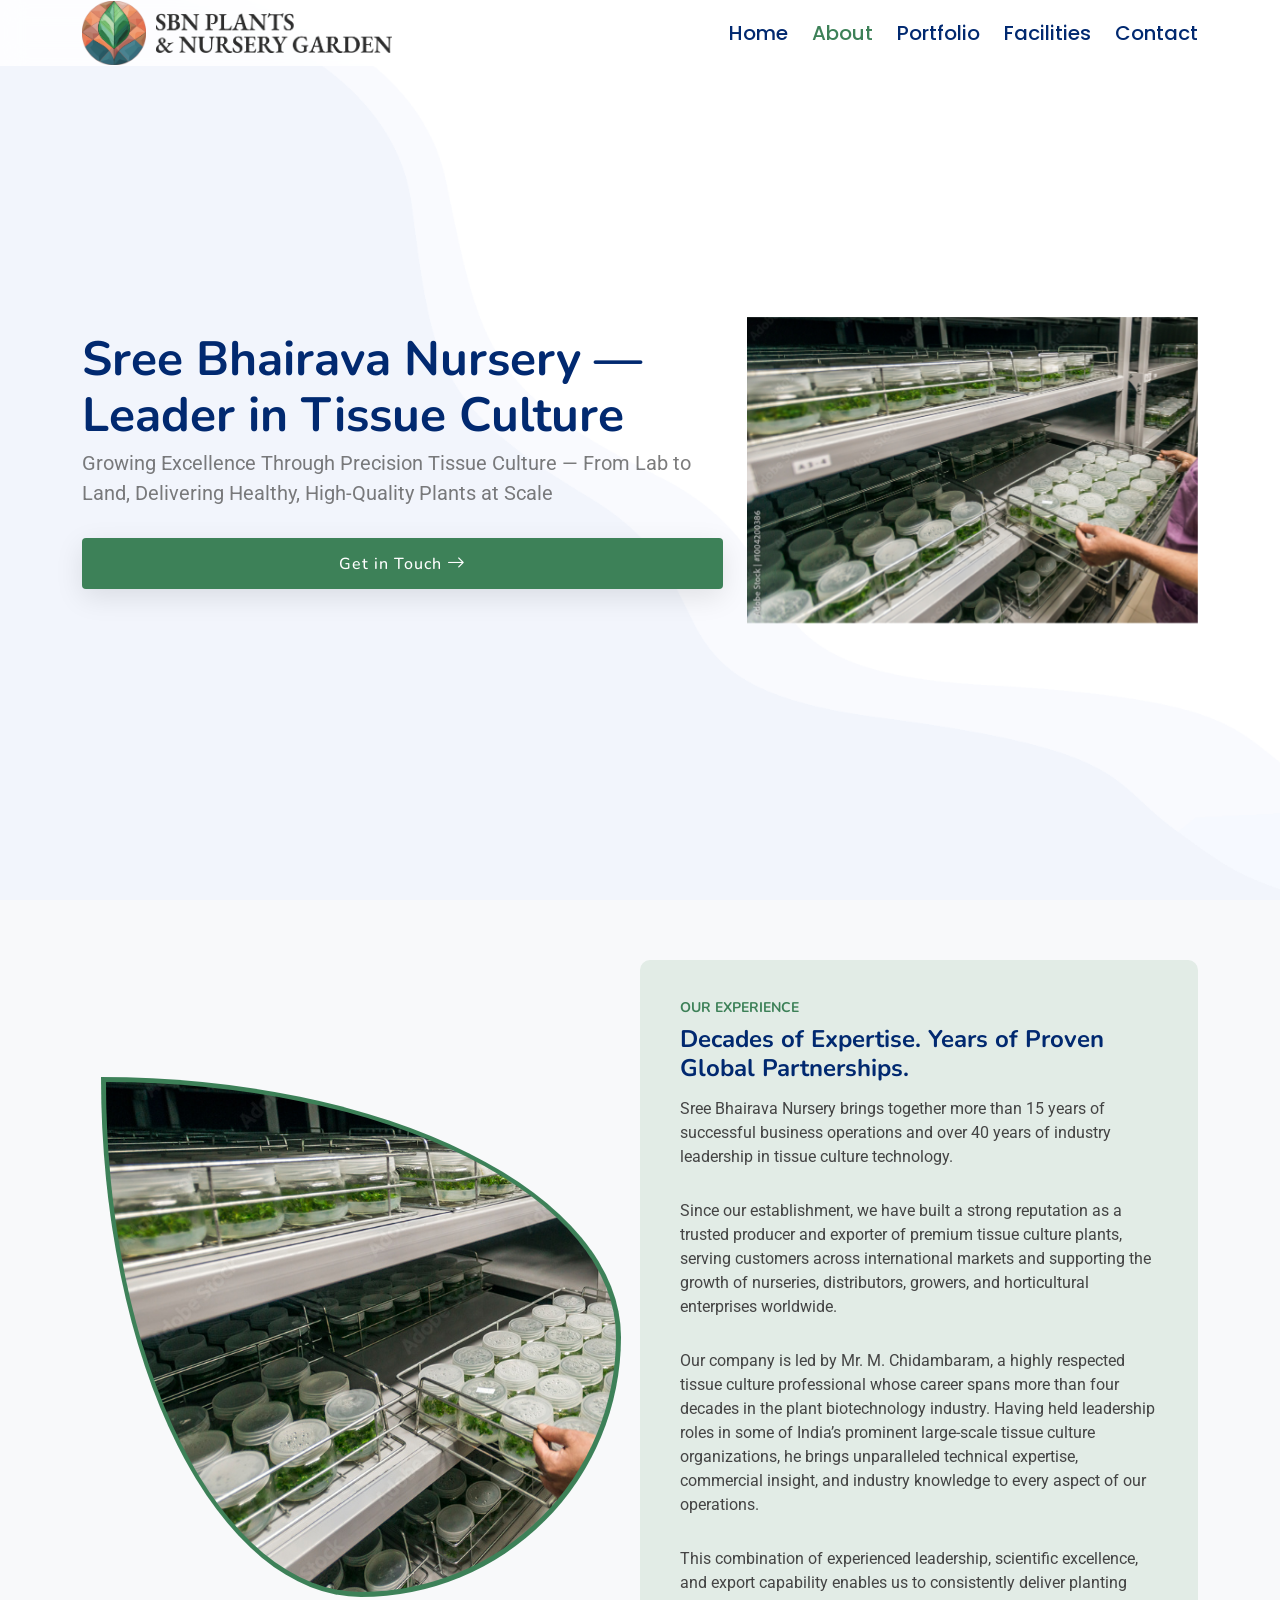
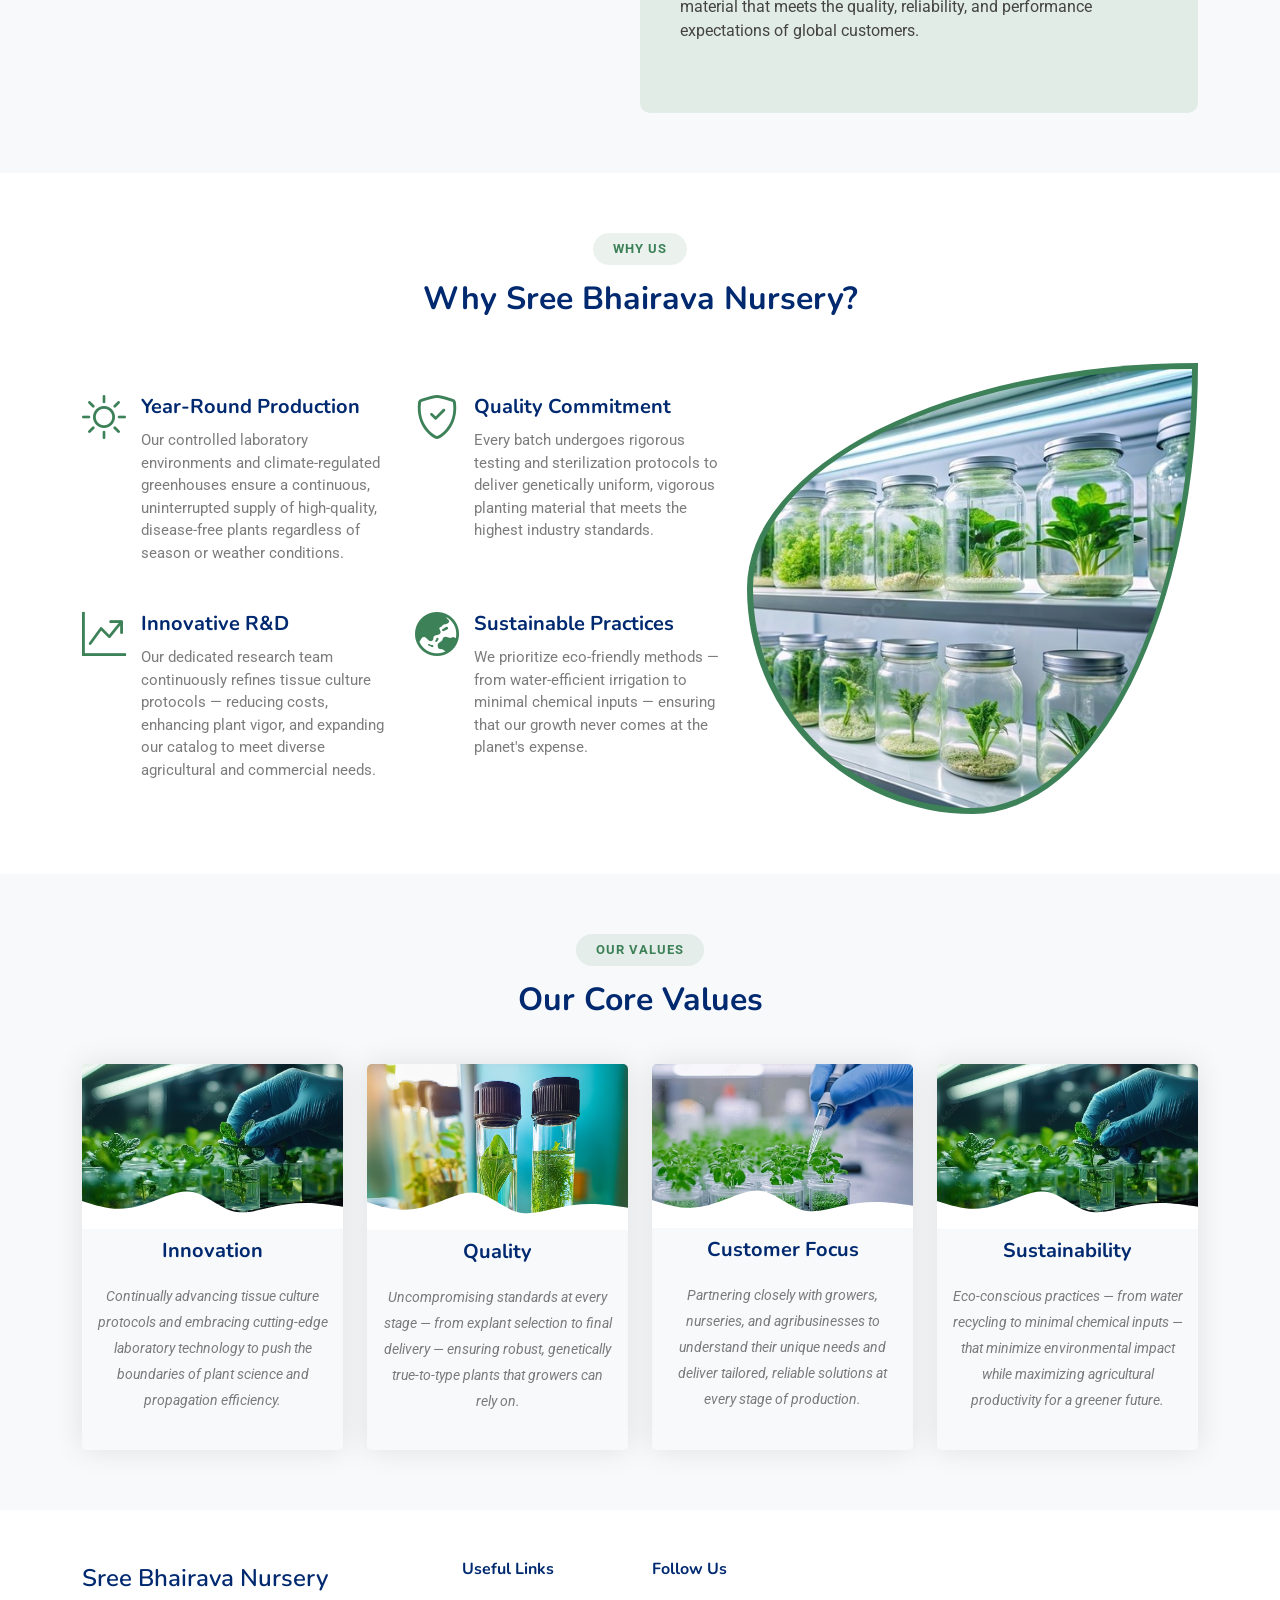
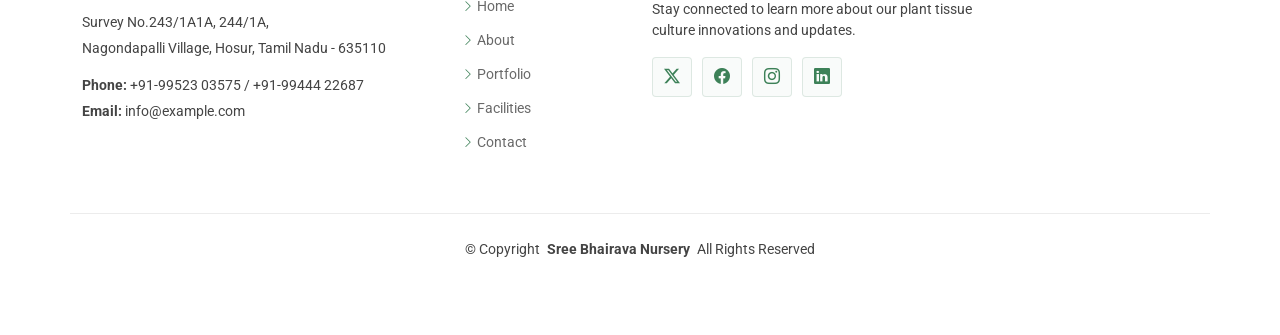
==== commit 4a763406: "Ui update" ====
--- a/about.html
+++ b/about.html
@@ -78,7 +78,7 @@
 
 
     <!-- Who We Are Section -->
-    <section id="who-we-are" class="about section">
+    <section id="who-we-are" class="about section" style="background-color: #f8f9fa;">
 
       <div class="container" data-aos="fade-up">
         <div class="row gx-0">
@@ -214,7 +214,7 @@
     </section> -->
 
     <!-- Our Core Values Section -->
-    <section id="core-values" class="values team section">
+    <section id="core-values" class="values team section" style="background-color: #f8f9fa;">
 
       <div class="container section-title" data-aos="fade-up">
         <h2>Our Values</h2>
--- a/assets/css/main.css
+++ b/assets/css/main.css
@@ -929,8 +929,9 @@
 # About Section
 --------------------------------------------------------------*/
 .about .content {
-  background-color: color-mix(in srgb, var(--accent-color), transparent 95%);
+  background-color: color-mix(in srgb, var(--accent-color), #ffffff 85%);
   padding: 40px;
+  border-radius: 10px;
 }
 
 .about .content h3 {
@@ -974,6 +975,36 @@
 }
 
 .about .content .btn-read-more:hover i {
+  transform: translateX(5px);
+}
+
+.section-cta-btn {
+  display: inline-flex;
+  align-items: center;
+  color: var(--contrast-color);
+  background: var(--accent-color);
+  line-height: 1;
+  padding: 14px 32px;
+  border-radius: 50px;
+  border: 2px solid transparent;
+  font-weight: 600;
+  text-decoration: none;
+  transition: 0.3s;
+}
+
+.section-cta-btn i {
+  margin-left: 5px;
+  font-size: 18px;
+  transition: 0.3s;
+}
+
+.section-cta-btn:hover {
+  color: var(--accent-color);
+  background: var(--contrast-color);
+  border-color: var(--accent-color);
+}
+
+.section-cta-btn:hover i {
   transform: translateX(5px);
 }
 
@@ -1057,8 +1088,9 @@
 --------------------------------------------------------------*/
 .stats .stats-item {
   background-color: var(--surface-color);
-  box-shadow: 0px 0 30px rgba(0, 0, 0, 0.1);
+  box-shadow: 0px 0 30px rgba(0, 0, 0, 0.1);  
   padding: 30px;
+  border-radius: 10px;
 }
 
 .stats .stats-item i {
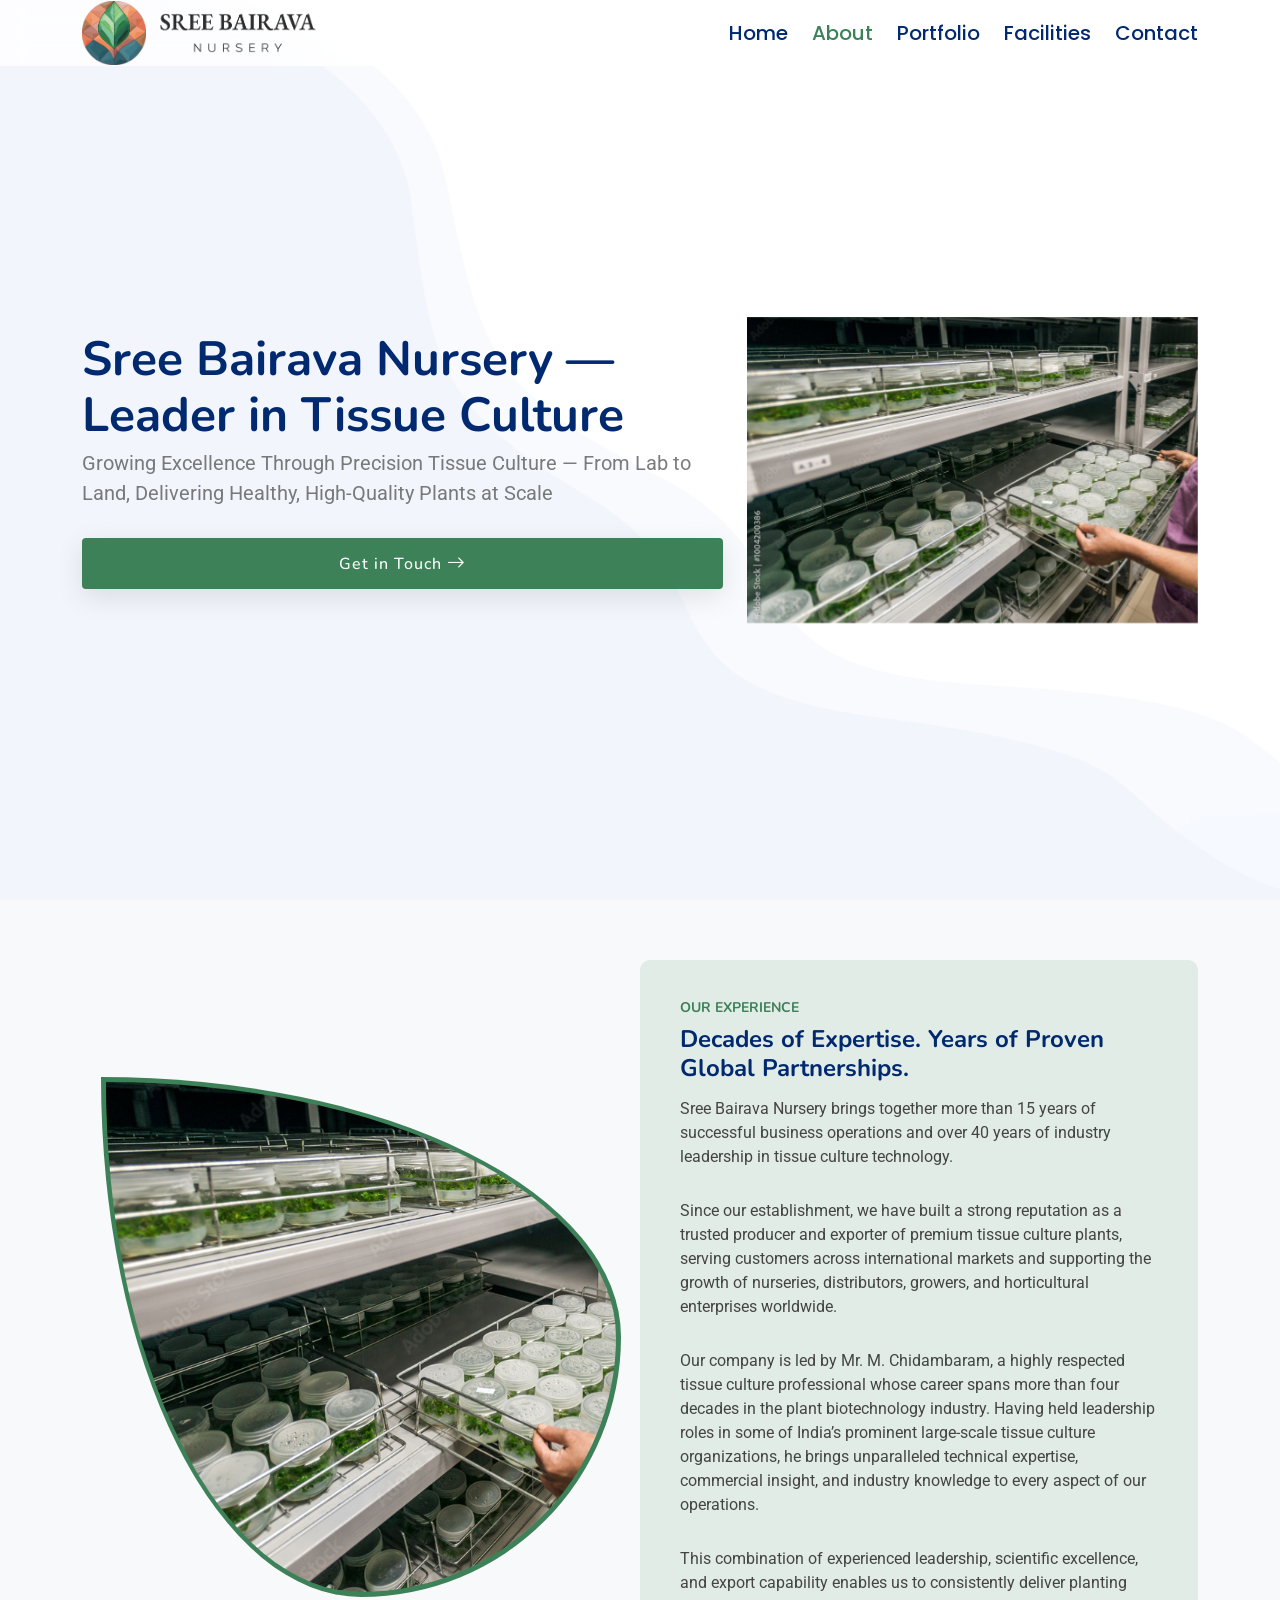
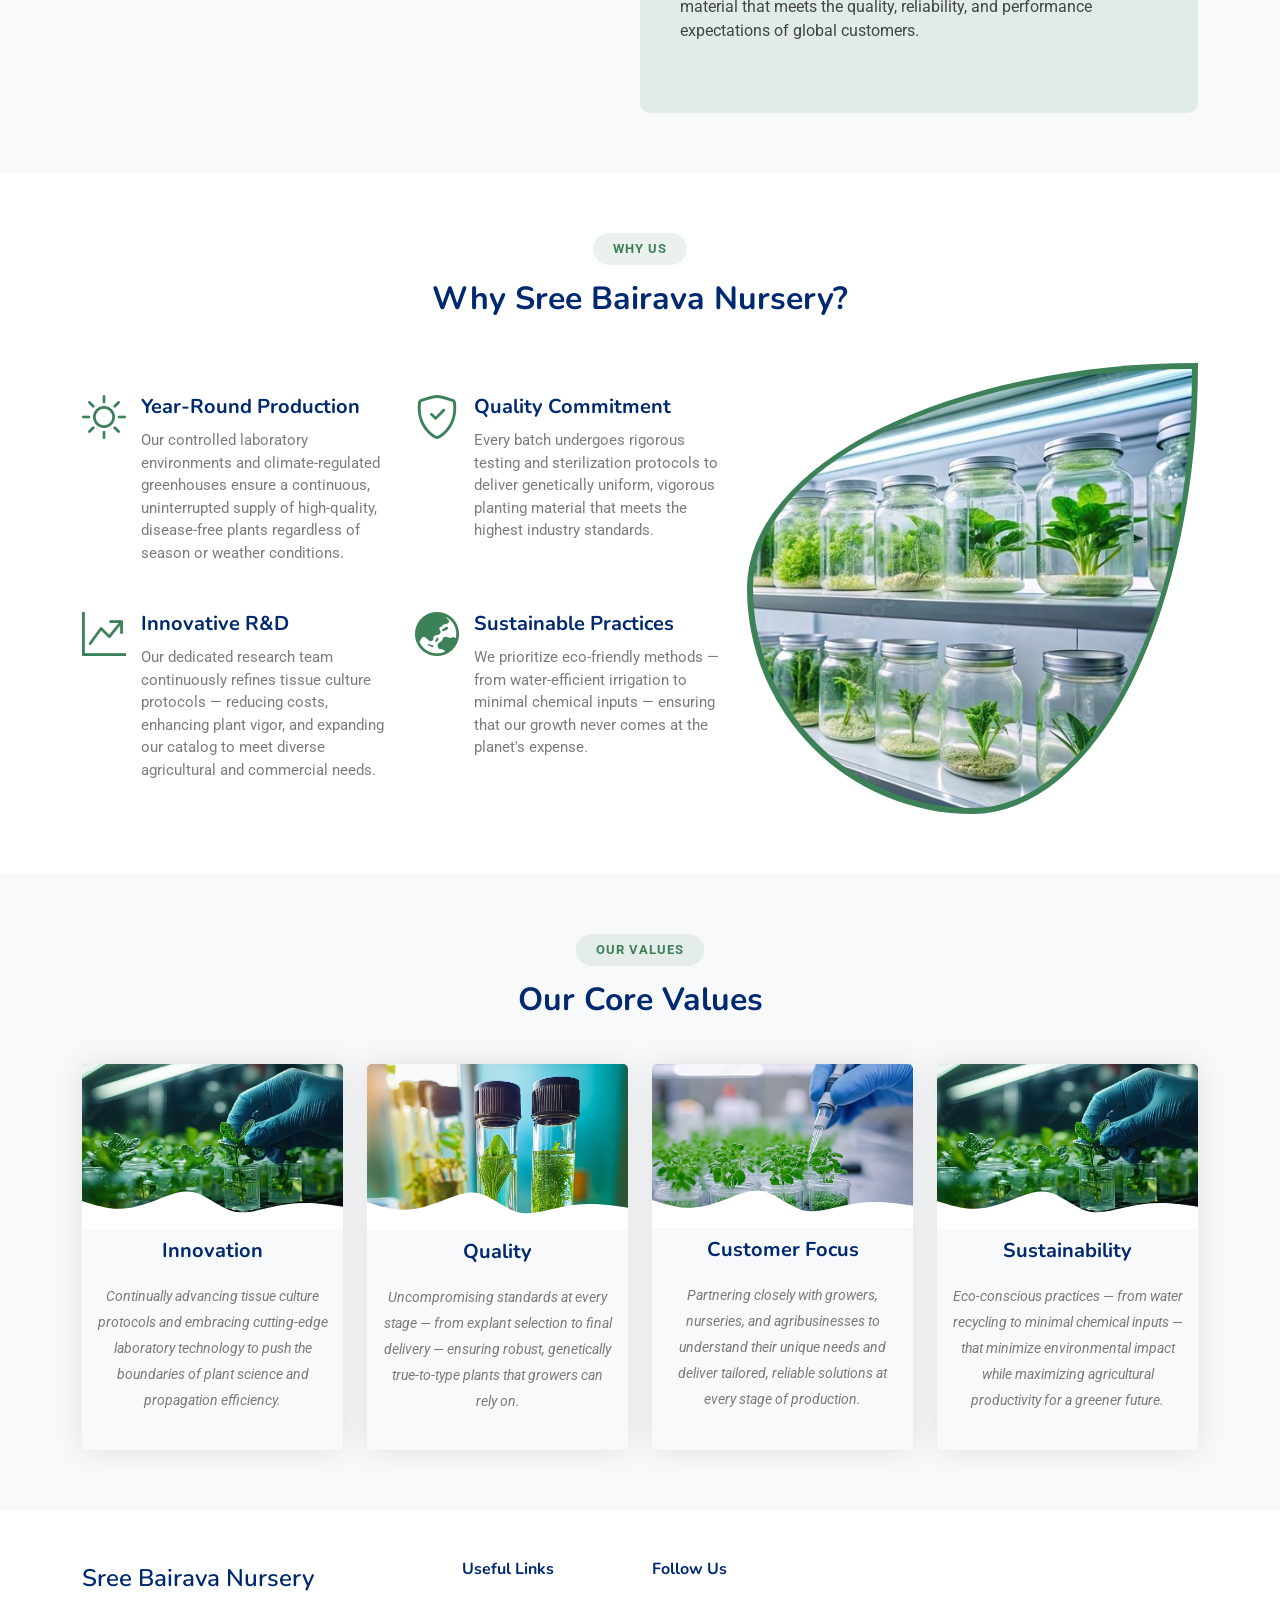
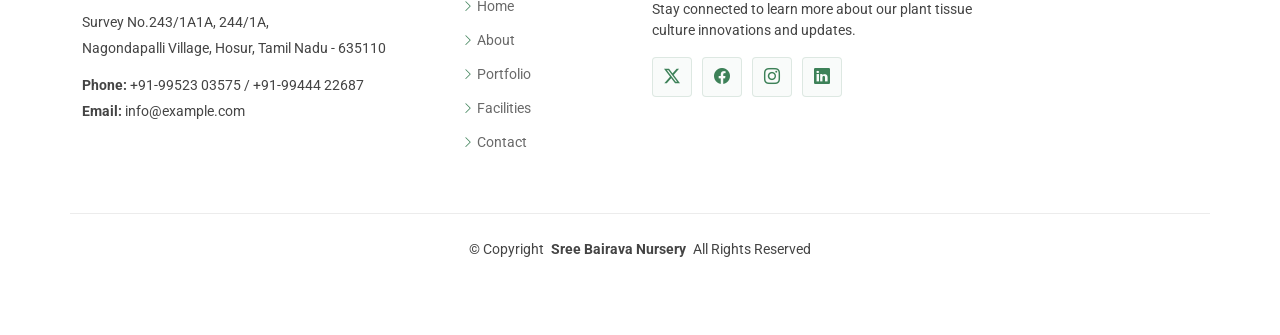
==== commit 4f0387bb: "Details updates" ====
--- a/about.html
+++ b/about.html
@@ -4,7 +4,7 @@
 <head>
   <meta charset="utf-8">
   <meta content="width=device-width, initial-scale=1.0" name="viewport">
-  <title>About - Sree Bhairava Nursery</title>
+  <title>About - Sree Bairava Nursery</title>
   <meta name="description" content="">
   <meta name="keywords" content="">
 
@@ -38,7 +38,7 @@
     <div class="container-fluid container-xl position-relative d-flex align-items-center">
 
       <a href="index.html" class="logo d-flex align-items-center me-auto">
-        <img src="assets/img/logo.png" alt="Sree Bhairava Nursery" class="logo-icon">
+        <img src="assets/img/logo.png" alt="Sree Bairava Nursery" class="logo-icon">
         <img src="assets/img/logo_text.png" alt="" class="logo-text">
       </a>
 
@@ -63,7 +63,7 @@
       <div class="container">
         <div class="row gy-4">
           <div class="col-lg-7 order-2 order-lg-1 d-flex flex-column justify-content-center">
-            <h1 data-aos="fade-up">Sree Bhairava Nursery — Leader in Tissue Culture</h1>
+            <h1 data-aos="fade-up">Sree Bairava Nursery — Leader in Tissue Culture</h1>
             <p data-aos="fade-up" data-aos-delay="100">Growing Excellence Through Precision Tissue Culture — From Lab to Land, Delivering Healthy, High-Quality Plants at Scale</p>
             <div data-aos="fade-up" data-aos-delay="200">
               <a href="contact.html" class="btn-get-started">Get in Touch <i class="bi bi-arrow-right"></i></a>
@@ -83,12 +83,12 @@
       <div class="container" data-aos="fade-up">
         <div class="row gx-0">
 
-          <div class="col-lg-6 order-lg-2 d-flex flex-column justify-content-center" data-aos="fade-up" data-aos-delay="200">
+          <div class="col-lg-6 order-2 order-lg-2 d-flex flex-column justify-content-center" data-aos="fade-up" data-aos-delay="200">
             <div class="content">
               <h3>Our Experience</h3>
               <h2>Decades of Expertise. Years of Proven Global Partnerships.</h2>
               <p>
-               Sree Bhairava Nursery brings together more than 15 years of successful business operations and over 40 years of industry leadership in tissue culture technology.
+               Sree Bairava Nursery brings together more than 15 years of successful business operations and over 40 years of industry leadership in tissue culture technology.
               </p>
               <p>
                Since our establishment, we have built a strong reputation as a trusted producer and exporter of premium tissue culture plants, serving customers across international markets and supporting the growth of nurseries, distributors, growers, and horticultural enterprises worldwide.
@@ -102,7 +102,7 @@
             </div>
           </div>
 
-          <div class="col-lg-6 order-lg-1 d-flex align-items-center" data-aos="zoom-out" data-aos-delay="200">
+          <div class="col-lg-6 order-1 order-lg-1 d-flex align-items-center" data-aos="zoom-out" data-aos-delay="200">
             <div class="who-we-are-image-frame">
               <img src="assets/img/about1.jpeg" class="img-fluid" alt="">
             </div>
@@ -113,12 +113,12 @@
 
     </section>
 
-    <!-- Why Sree Bhairava Nursery Section -->
+    <!-- Why Sree Bairava Nursery Section -->
     <section id="why-us" class="alt-features section">
 
       <div class="container section-title" data-aos="fade-up">
         <h2>Why Us</h2>
-        <p>Why Sree Bhairava Nursery?<br></p>
+        <p>Why Sree Bairava Nursery?<br></p>
       </div>
 
       <div class="container">
@@ -285,7 +285,7 @@
       <div class="row gy-4">
         <div class="col-lg-4 col-md-6 footer-about">
           <a href="index.html" class="d-flex align-items-center">
-            <span class="sitename">Sree Bhairava Nursery</span>
+            <span class="sitename">Sree Bairava Nursery</span>
           </a>
           <div class="footer-contact pt-3">
                   <p>Survey No.243/1A1A, 244/1A,</p>
@@ -332,7 +332,7 @@
     </div>
 
     <div class="container copyright text-center mt-4">
-      <p>&copy; <span>Copyright</span> <strong class="px-1 sitename">Sree Bhairava Nursery</strong> <span>All Rights Reserved</span></p>
+      <p>&copy; <span>Copyright</span> <strong class="px-1 sitename">Sree Bairava Nursery</strong> <span>All Rights Reserved</span></p>
     </div>
 
   </footer>
--- a/assets/css/main.css
+++ b/assets/css/main.css
@@ -1114,6 +1114,18 @@
   font-size: 16px;
 }
 
+.stats .stats-item .stat-number {
+  display: flex;
+  align-items: baseline;
+  line-height: 1.1;
+}
+
+.stats .stats-item .stat-suffix {
+  color: var(--heading-color);
+  font-size: 36px;
+  font-weight: 600;
+}
+
 /*--------------------------------------------------------------
 # Features Section
 --------------------------------------------------------------*/
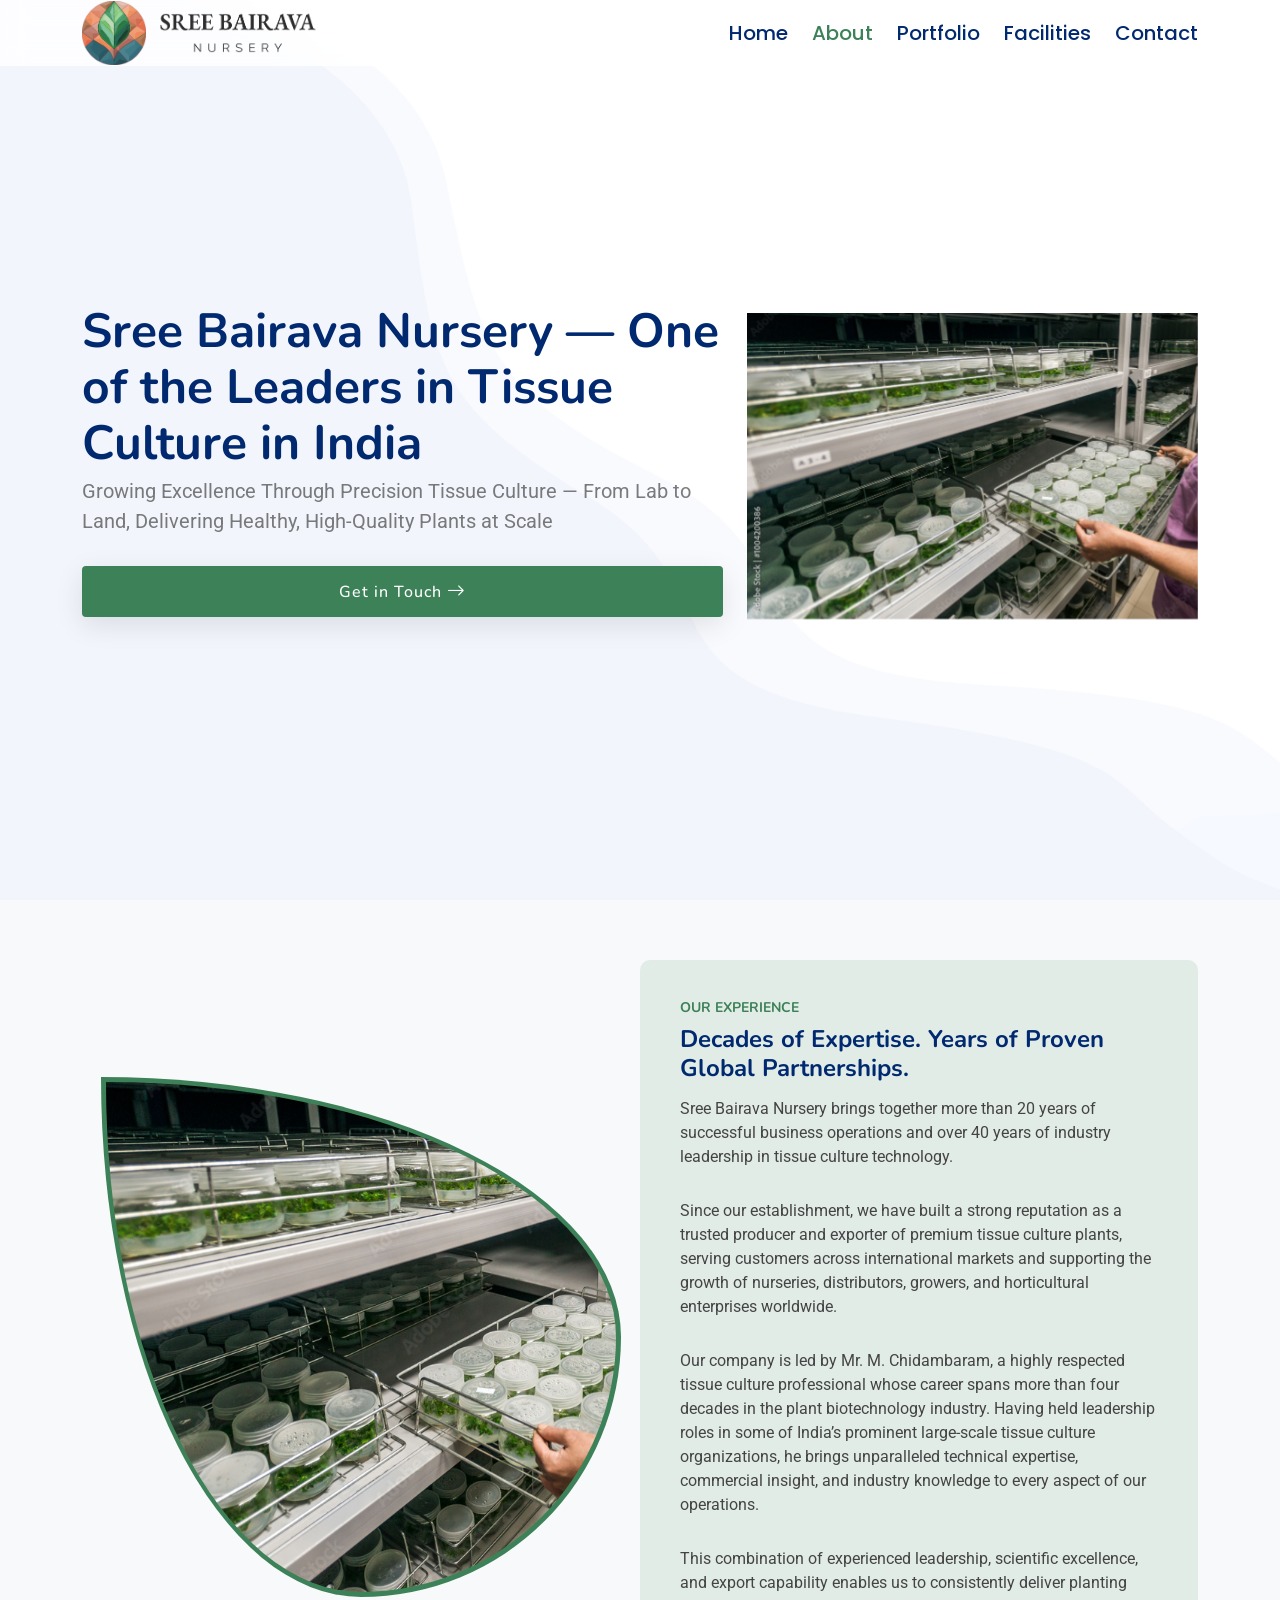
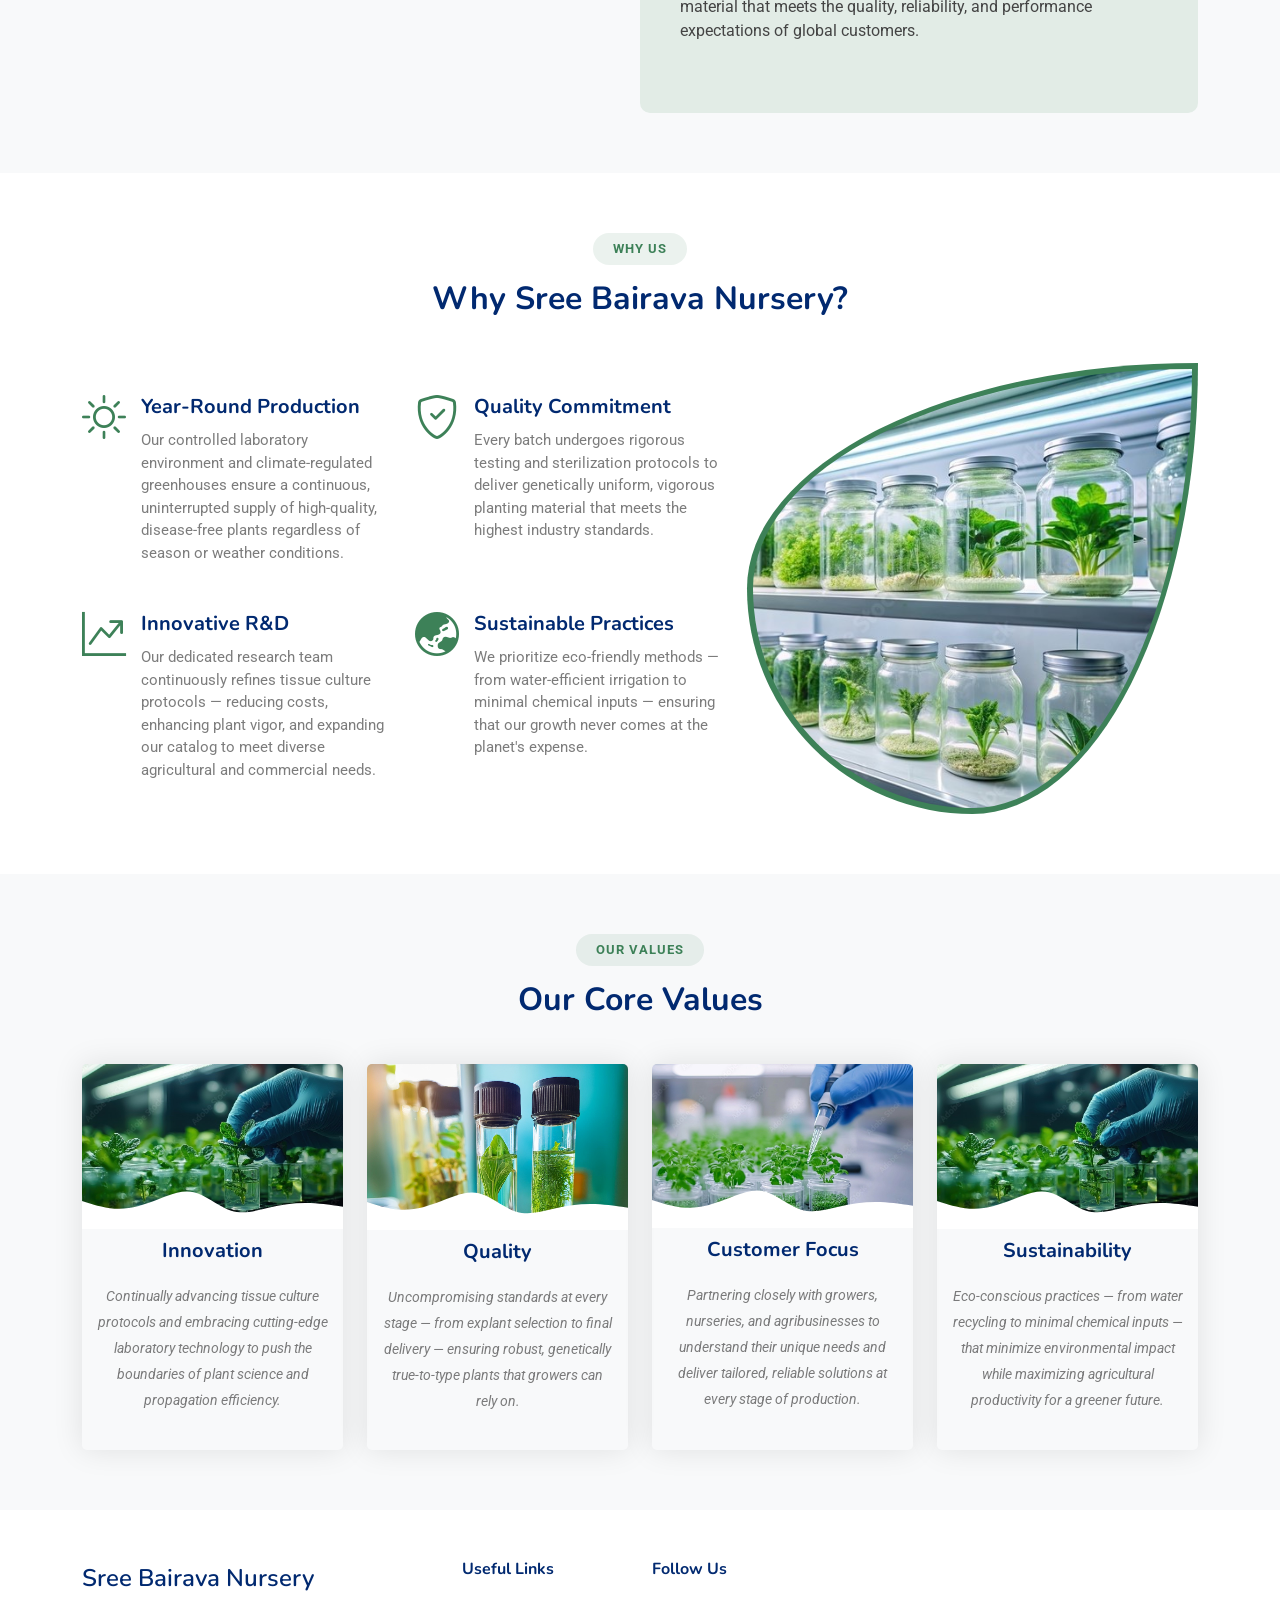
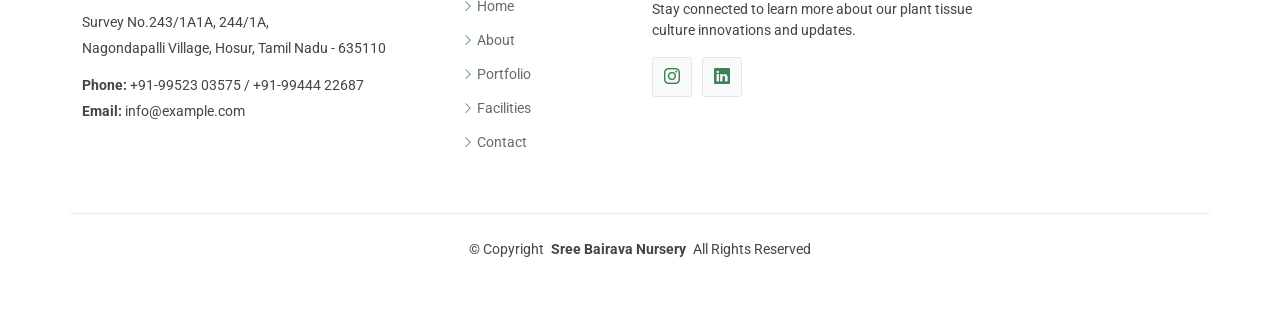
==== commit 5ec32394: "updates" ====
--- a/about.html
+++ b/about.html
@@ -63,7 +63,7 @@
       <div class="container">
         <div class="row gy-4">
           <div class="col-lg-7 order-2 order-lg-1 d-flex flex-column justify-content-center">
-            <h1 data-aos="fade-up">Sree Bairava Nursery — Leader in Tissue Culture</h1>
+            <h1 data-aos="fade-up">Sree Bairava Nursery — One of the Leaders in Tissue Culture in India</h1>
             <p data-aos="fade-up" data-aos-delay="100">Growing Excellence Through Precision Tissue Culture — From Lab to Land, Delivering Healthy, High-Quality Plants at Scale</p>
             <div data-aos="fade-up" data-aos-delay="200">
               <a href="contact.html" class="btn-get-started">Get in Touch <i class="bi bi-arrow-right"></i></a>
@@ -88,7 +88,7 @@
               <h3>Our Experience</h3>
               <h2>Decades of Expertise. Years of Proven Global Partnerships.</h2>
               <p>
-               Sree Bairava Nursery brings together more than 15 years of successful business operations and over 40 years of industry leadership in tissue culture technology.
+               Sree Bairava Nursery brings together more than 20 years of successful business operations and over 40 years of industry leadership in tissue culture technology.
               </p>
               <p>
                Since our establishment, we have built a strong reputation as a trusted producer and exporter of premium tissue culture plants, serving customers across international markets and supporting the growth of nurseries, distributors, growers, and horticultural enterprises worldwide.
@@ -131,7 +131,7 @@
                 <i class="bi bi-sun"></i>
                 <div>
                   <h4>Year-Round Production</h4>
-                  <p>Our controlled laboratory environments and climate-regulated greenhouses ensure a continuous, uninterrupted supply of high-quality, disease-free plants regardless of season or weather conditions.</p>
+                  <p>Our controlled laboratory environment and climate-regulated greenhouses ensure a continuous, uninterrupted supply of high-quality, disease-free plants regardless of season or weather conditions.</p>
                 </div>
               </div>
 
@@ -321,10 +321,8 @@
           <h4>Follow Us</h4>
           <p>Stay connected to learn more about our plant tissue culture innovations and updates.</p>
           <div class="social-links d-flex">
-            <a href=""><i class="bi bi-twitter-x"></i></a>
-            <a href=""><i class="bi bi-facebook"></i></a>
-            <a href=""><i class="bi bi-instagram"></i></a>
-            <a href=""><i class="bi bi-linkedin"></i></a>
+            <a href="https://www.instagram.com/sbn_plants/" target="_blank" rel="noopener"><i class="bi bi-instagram"></i></a>
+            <a href="https://www.linkedin.com/company/sree-bairava-nursery/home/" target="_blank" rel="noopener"><i class="bi bi-linkedin"></i></a>
           </div>
         </div>
 
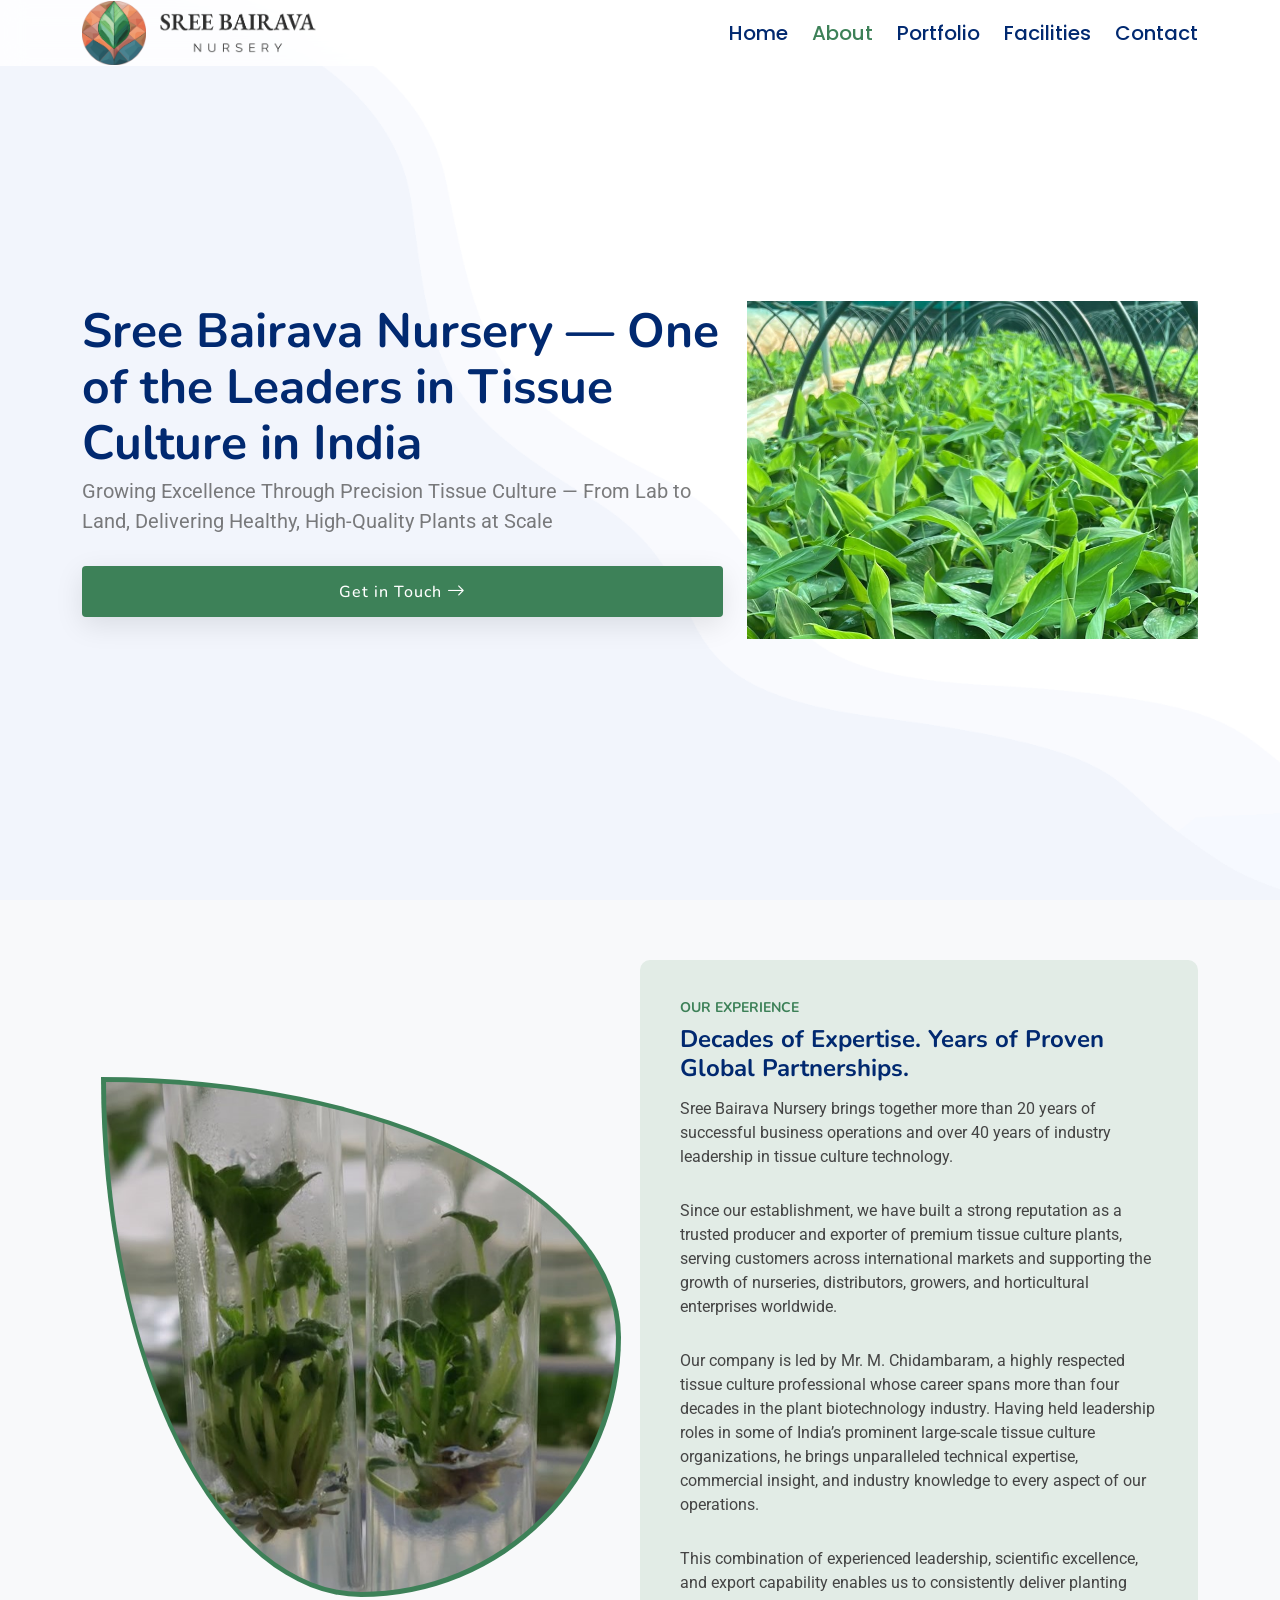
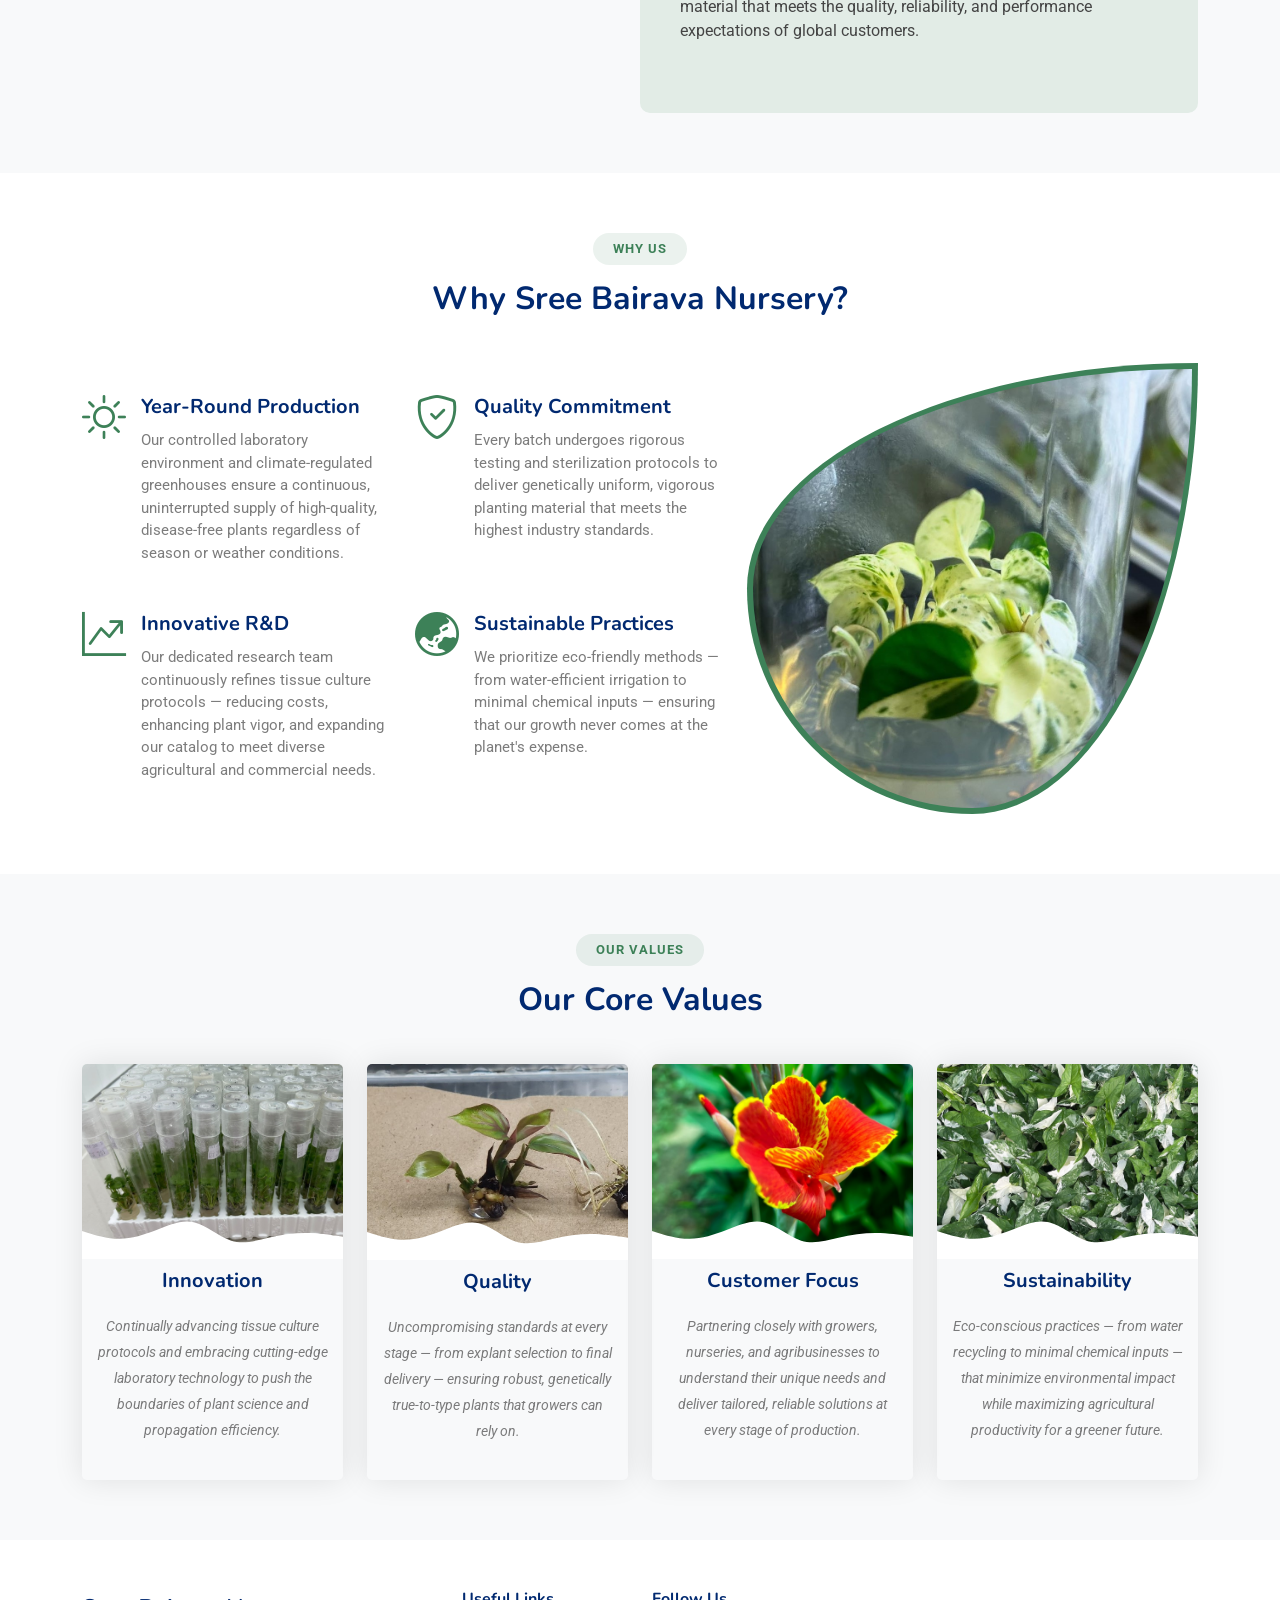
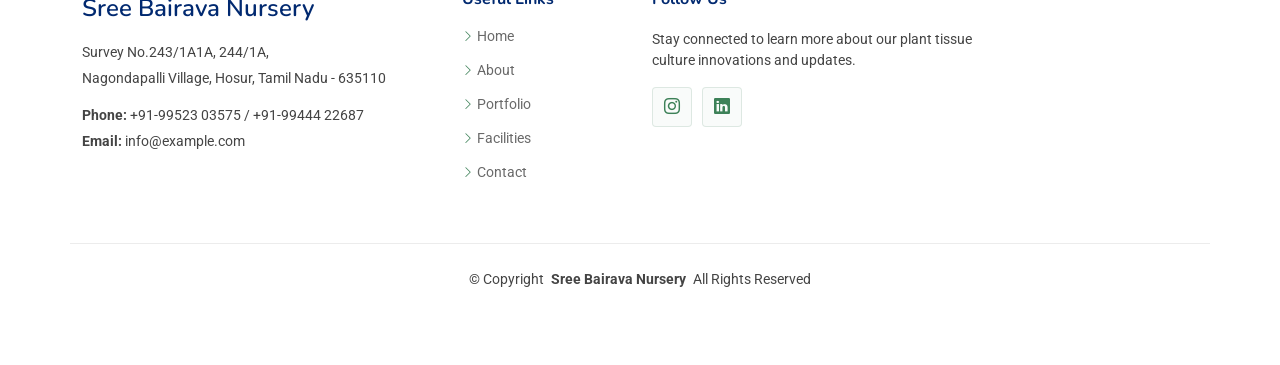
==== commit c25c0709: "changes" ====
--- a/about.html
+++ b/about.html
@@ -70,7 +70,7 @@
             </div>
           </div>
           <div class="col-lg-5 order-1 order-lg-2 hero-img" data-aos="zoom-out">
-            <img src="assets/img/about1.jpeg" class="img-fluid animated" alt="">
+            <img src="assets/img/about/home.jpeg" class="img-fluid animated" alt="">
           </div>
         </div>
       </div>
@@ -104,7 +104,7 @@
 
           <div class="col-lg-6 order-1 order-lg-1 d-flex align-items-center" data-aos="zoom-out" data-aos-delay="200">
             <div class="who-we-are-image-frame">
-              <img src="assets/img/about1.jpeg" class="img-fluid" alt="">
+              <img src="assets/img/about/our_experience.jpeg" class="img-fluid" alt="">
             </div>
           </div>
 
@@ -164,7 +164,7 @@
 
           <div class="col-xl-5 d-flex align-items-center order-1 order-xl-2" data-aos="fade-up" data-aos-delay="100">
             <div class="trust-image-frame">
-              <img src="assets/img/features1.jpeg" class="img-fluid" alt="">
+              <img src="assets/img/about/why_us.jpeg" class="img-fluid" alt="">
             </div>
           </div>
 
@@ -227,7 +227,7 @@
           <div class="col-lg-3 col-md-6 d-flex align-items-stretch" data-aos="fade-up" data-aos-delay="100">
             <div class="team-member">
               <div class="member-img">
-                <img src="assets/img/values-1.jpeg" class="img-fluid" alt="">
+                <img src="assets/img/about/innovation.jpeg" class="img-fluid" alt="">
               </div>
               <div class="member-info">
                 <h4>Innovation</h4>
@@ -239,7 +239,7 @@
           <div class="col-lg-3 col-md-6 d-flex align-items-stretch" data-aos="fade-up" data-aos-delay="200">
             <div class="team-member">
               <div class="member-img">
-                <img src="assets/img/values-2.jpeg" class="img-fluid" alt="">
+                <img src="assets/img/about/quality.jpeg" class="img-fluid" alt="">
               </div>
               <div class="member-info">
                 <h4>Quality</h4>
@@ -251,7 +251,7 @@
           <div class="col-lg-3 col-md-6 d-flex align-items-stretch" data-aos="fade-up" data-aos-delay="300">
             <div class="team-member">
               <div class="member-img">
-                <img src="assets/img/values-3.jpeg" class="img-fluid" alt="">
+                <img src="assets/img/about/customer.jpeg" class="img-fluid" alt="">
               </div>
               <div class="member-info">
                 <h4>Customer Focus</h4>
@@ -263,7 +263,7 @@
           <div class="col-lg-3 col-md-6 d-flex align-items-stretch" data-aos="fade-up" data-aos-delay="400">
             <div class="team-member">
               <div class="member-img">
-                <img src="assets/img/values-1.jpeg" class="img-fluid" alt="">
+                <img src="assets/img/about/sustainability.jpeg" class="img-fluid" alt="">
               </div>
               <div class="member-info">
                 <h4>Sustainability</h4>
--- a/assets/css/main.css
+++ b/assets/css/main.css
@@ -2063,6 +2063,17 @@
   color: color-mix(in srgb, var(--default-color), transparent 30%);
 }
 
+.portfolio-details .portfolio-row {
+  min-height: 480px;
+  align-items: center;
+}
+
+@media (max-width: 991px) {
+  .portfolio-details .portfolio-row {
+    min-height: 0;
+  }
+}
+
 /*--------------------------------------------------------------
 # Service Details Section
 --------------------------------------------------------------*/
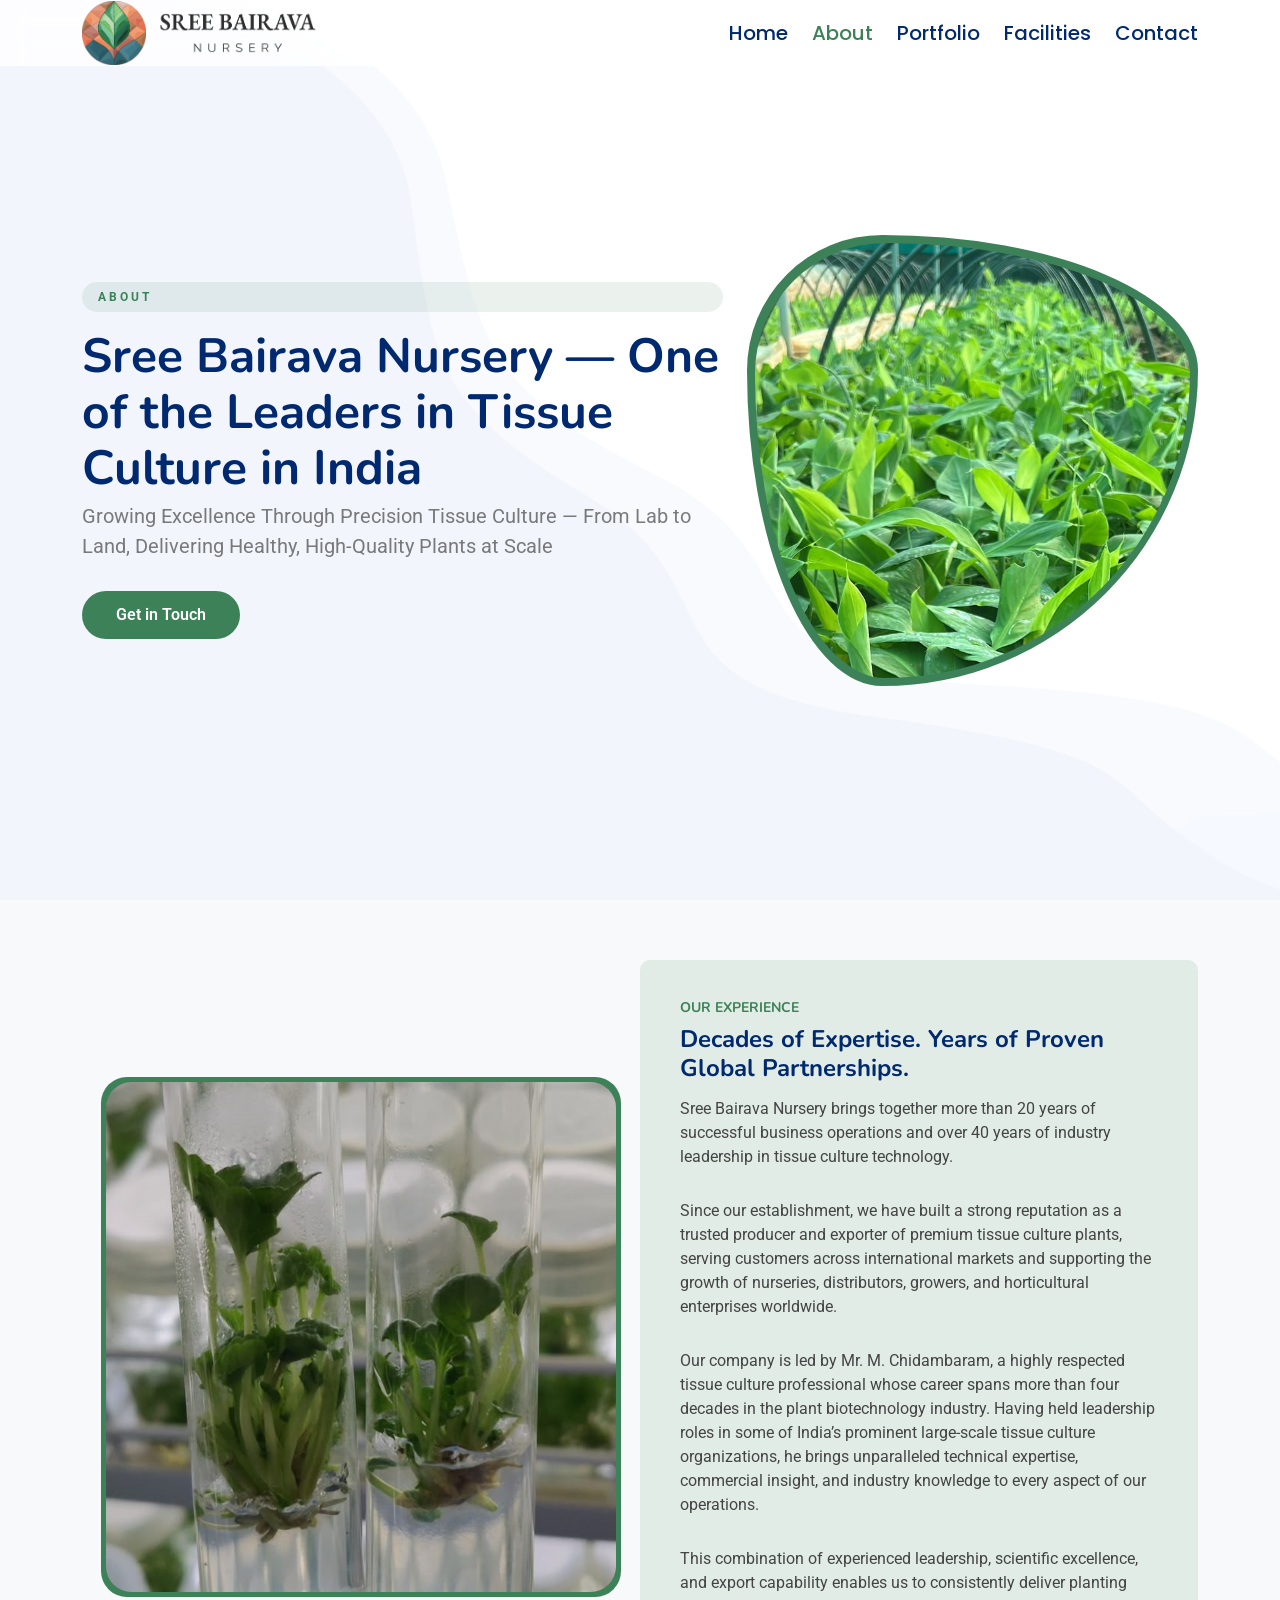
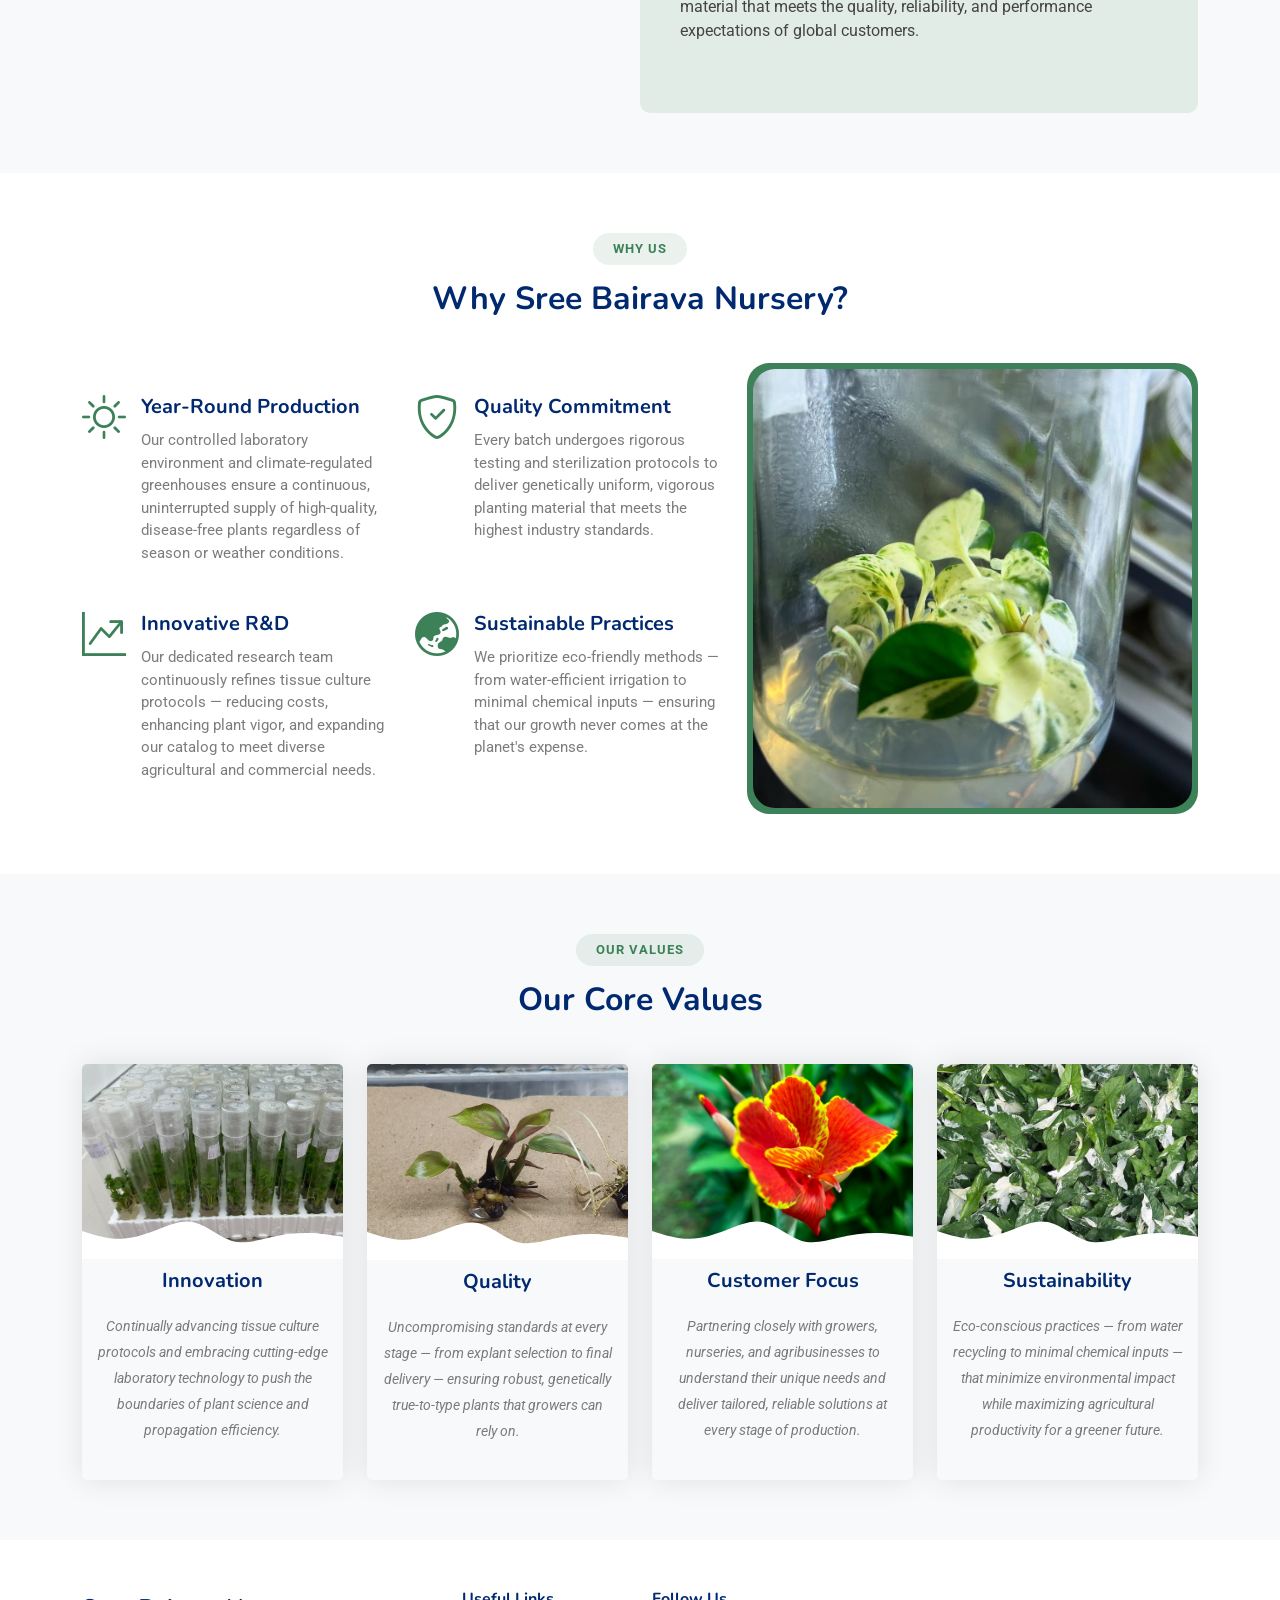
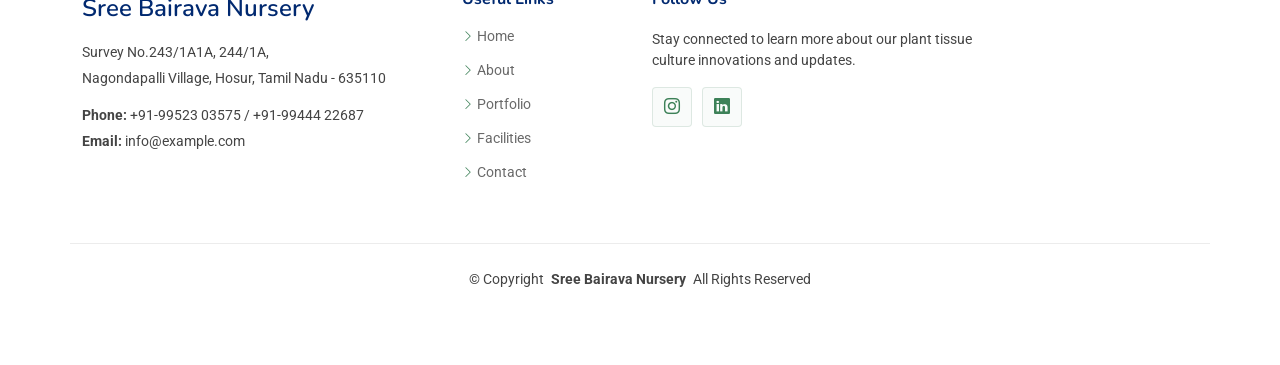
==== commit 9a8110ff: "other hero updated" ====
--- a/about.html
+++ b/about.html
@@ -63,14 +63,17 @@
       <div class="container">
         <div class="row gy-4">
           <div class="col-lg-7 order-2 order-lg-1 d-flex flex-column justify-content-center">
-            <h1 data-aos="fade-up">Sree Bairava Nursery — One of the Leaders in Tissue Culture in India</h1>
+            <span class="portfolio-hero-label" data-aos="fade-up">About</span>
+            <h1 data-aos="fade-up" data-aos-delay="50">Sree Bairava Nursery — One of the Leaders in Tissue Culture in India</h1>
             <p data-aos="fade-up" data-aos-delay="100">Growing Excellence Through Precision Tissue Culture — From Lab to Land, Delivering Healthy, High-Quality Plants at Scale</p>
             <div data-aos="fade-up" data-aos-delay="200">
-              <a href="contact.html" class="btn-get-started">Get in Touch <i class="bi bi-arrow-right"></i></a>
+              <a href="contact.html" class="section-cta-btn">Get in Touch</a>
             </div>
           </div>
           <div class="col-lg-5 order-1 order-lg-2 hero-img" data-aos="zoom-out">
-            <img src="assets/img/about/home.jpeg" class="img-fluid animated" alt="">
+            <div class="portfolio-hero-frame">
+              <img src="assets/img/about/home.jpeg" class="img-fluid" alt="">
+            </div>
           </div>
         </div>
       </div>
--- a/assets/css/main.css
+++ b/assets/css/main.css
@@ -902,6 +902,37 @@
   animation: up-down 2s ease-in-out infinite alternate-reverse both;
 }
 
+.portfolio-hero-label {
+  display: inline-block;
+  font-size: 12px;
+  letter-spacing: 3px;
+  text-transform: uppercase;
+  font-weight: 700;
+  color: var(--accent-color);
+  background: color-mix(in srgb, var(--accent-color), transparent 90%);
+  padding: 6px 16px;
+  border-radius: 50px;
+  margin-bottom: 16px;
+}
+
+.portfolio-hero-frame {
+  width: 100%;
+  max-width: 480px;
+  aspect-ratio: 1 / 1;
+  padding: 8px;
+  background: var(--accent-color);
+  border-radius: 30% 70% 70% 30% / 30% 30% 70% 70%;
+  overflow: hidden;
+  margin: 0 auto;
+}
+
+.portfolio-hero-frame img {
+  width: 100%;
+  height: 100%;
+  object-fit: cover;
+  border-radius: inherit;
+}
+
 @media (max-width: 640px) {
   .hero h1 {
     font-size: 28px;
@@ -1014,7 +1045,9 @@
   aspect-ratio: 1 / 1;
   padding: 5px;
   background: var(--accent-color);
-  border-radius: 0% 100% 50% 50% / 0% 50% 50% 100%  ;
+  /* border-radius: 0% 100% 50% 50% / 0% 50% 50% 100%  ; */
+  /* border-radius: 30% 70% 68% 32% / 47% 30% 70% 53% ; */
+  border-radius: 5%;
   overflow: hidden;
   margin: 0 auto;
 }
@@ -1032,7 +1065,8 @@
   aspect-ratio: 1 / 1;
   padding: 6px;
   background: var(--accent-color);
-  border-radius: 100% 0% 50% 50% / 50% 0% 100% 50%  ;
+  /* border-radius: 100% 0% 50% 50% / 50% 0% 100% 50%  ; */
+  border-radius: 5%;
   overflow: hidden;
   margin: 0 auto;
 }
@@ -2006,6 +2040,8 @@
 --------------------------------------------------------------*/
 .portfolio-details .portfolio-details-slider img {
   width: 100%;
+  max-height: calc(100vh - 440px);
+  object-fit: contain;
 }
 
 .portfolio-details .portfolio-details-slider .swiper-pagination {
@@ -2063,14 +2099,9 @@
   color: color-mix(in srgb, var(--default-color), transparent 30%);
 }
 
-.portfolio-details .portfolio-row {
-  min-height: 480px;
-  align-items: center;
-}
-
 @media (max-width: 991px) {
-  .portfolio-details .portfolio-row {
-    min-height: 0;
+  .portfolio-details .portfolio-details-slider img {
+    max-height: none;
   }
 }
 
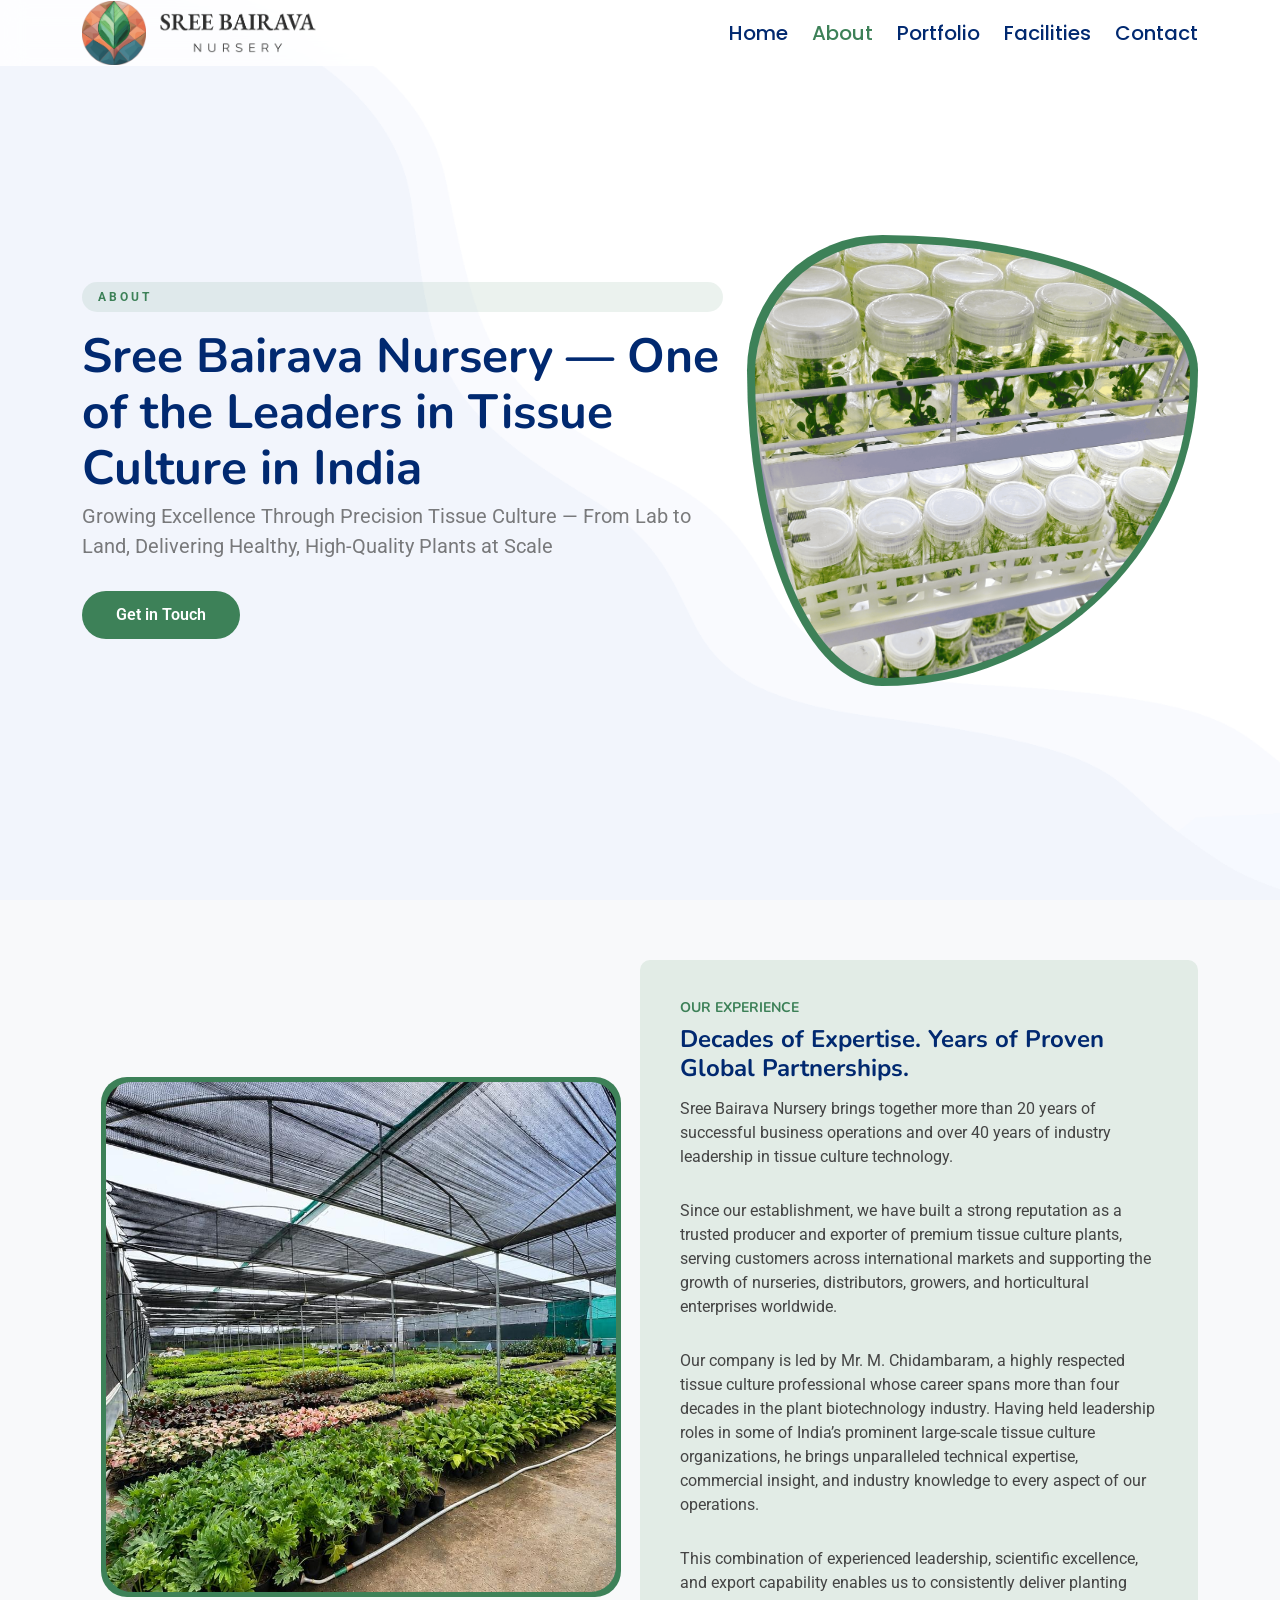
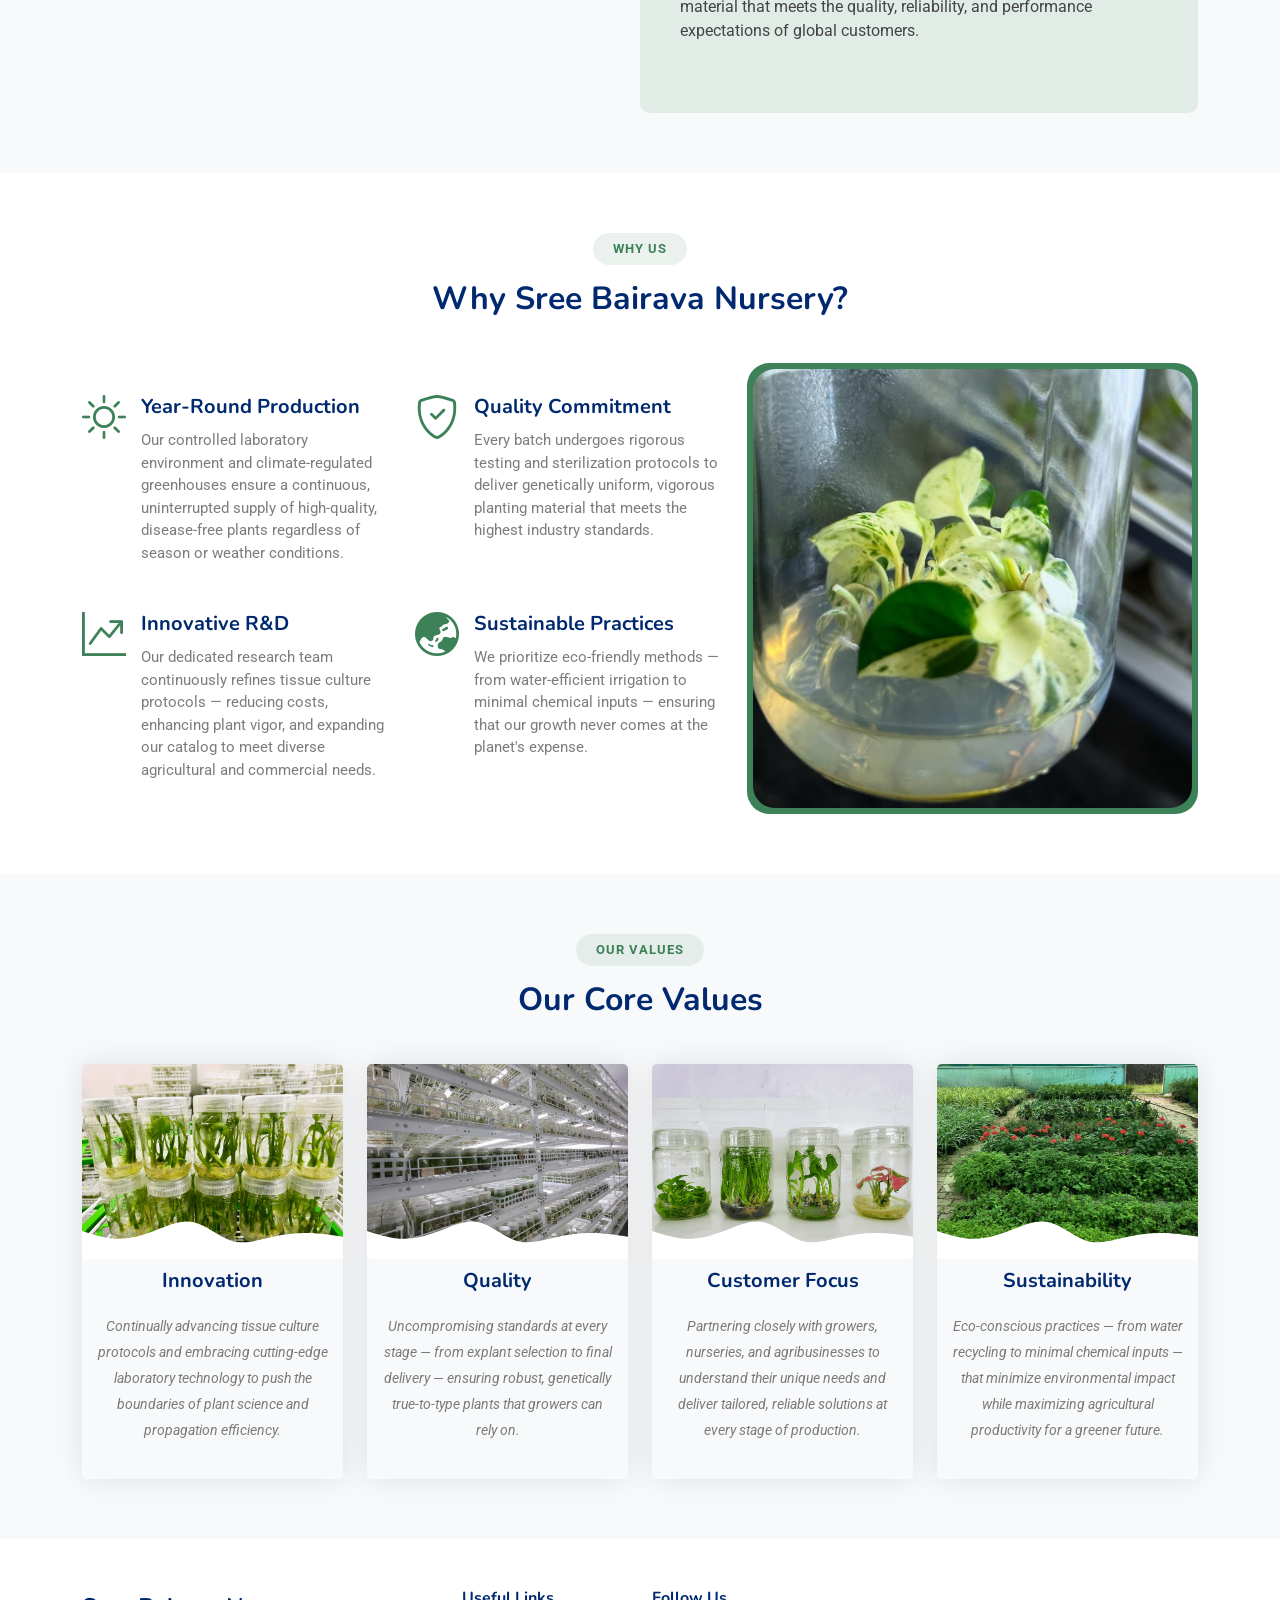
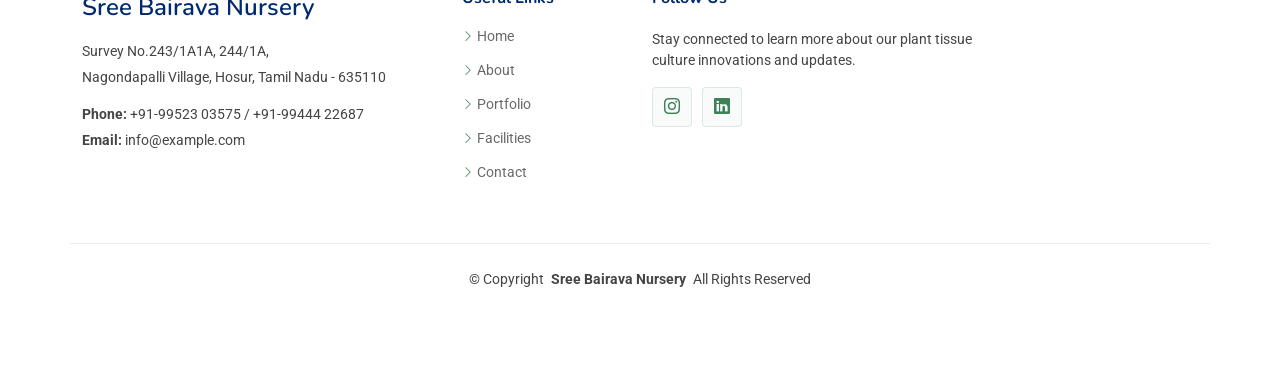
==== commit 276f224d: "image updates" ====
--- a/about.html
+++ b/about.html
@@ -9,8 +9,11 @@
   <meta name="keywords" content="">
 
   <!-- Favicons -->
-  <link href="assets/img/favicon.png" rel="icon">
-  <link href="assets/img/apple-touch-icon.png" rel="apple-touch-icon">
+  <link rel="icon" type="image/x-icon" href="favicon/favicon.ico">
+  <link rel="icon" type="image/png" sizes="32x32" href="favicon/favicon-32x32.png">
+  <link rel="icon" type="image/png" sizes="16x16" href="favicon/favicon-16x16.png">
+  <link rel="apple-touch-icon" sizes="180x180" href="favicon/apple-touch-icon.png">
+  <link rel="manifest" href="favicon/site.webmanifest">
 
   <!-- Fonts -->
   <link href="https://fonts.googleapis.com" rel="preconnect">
